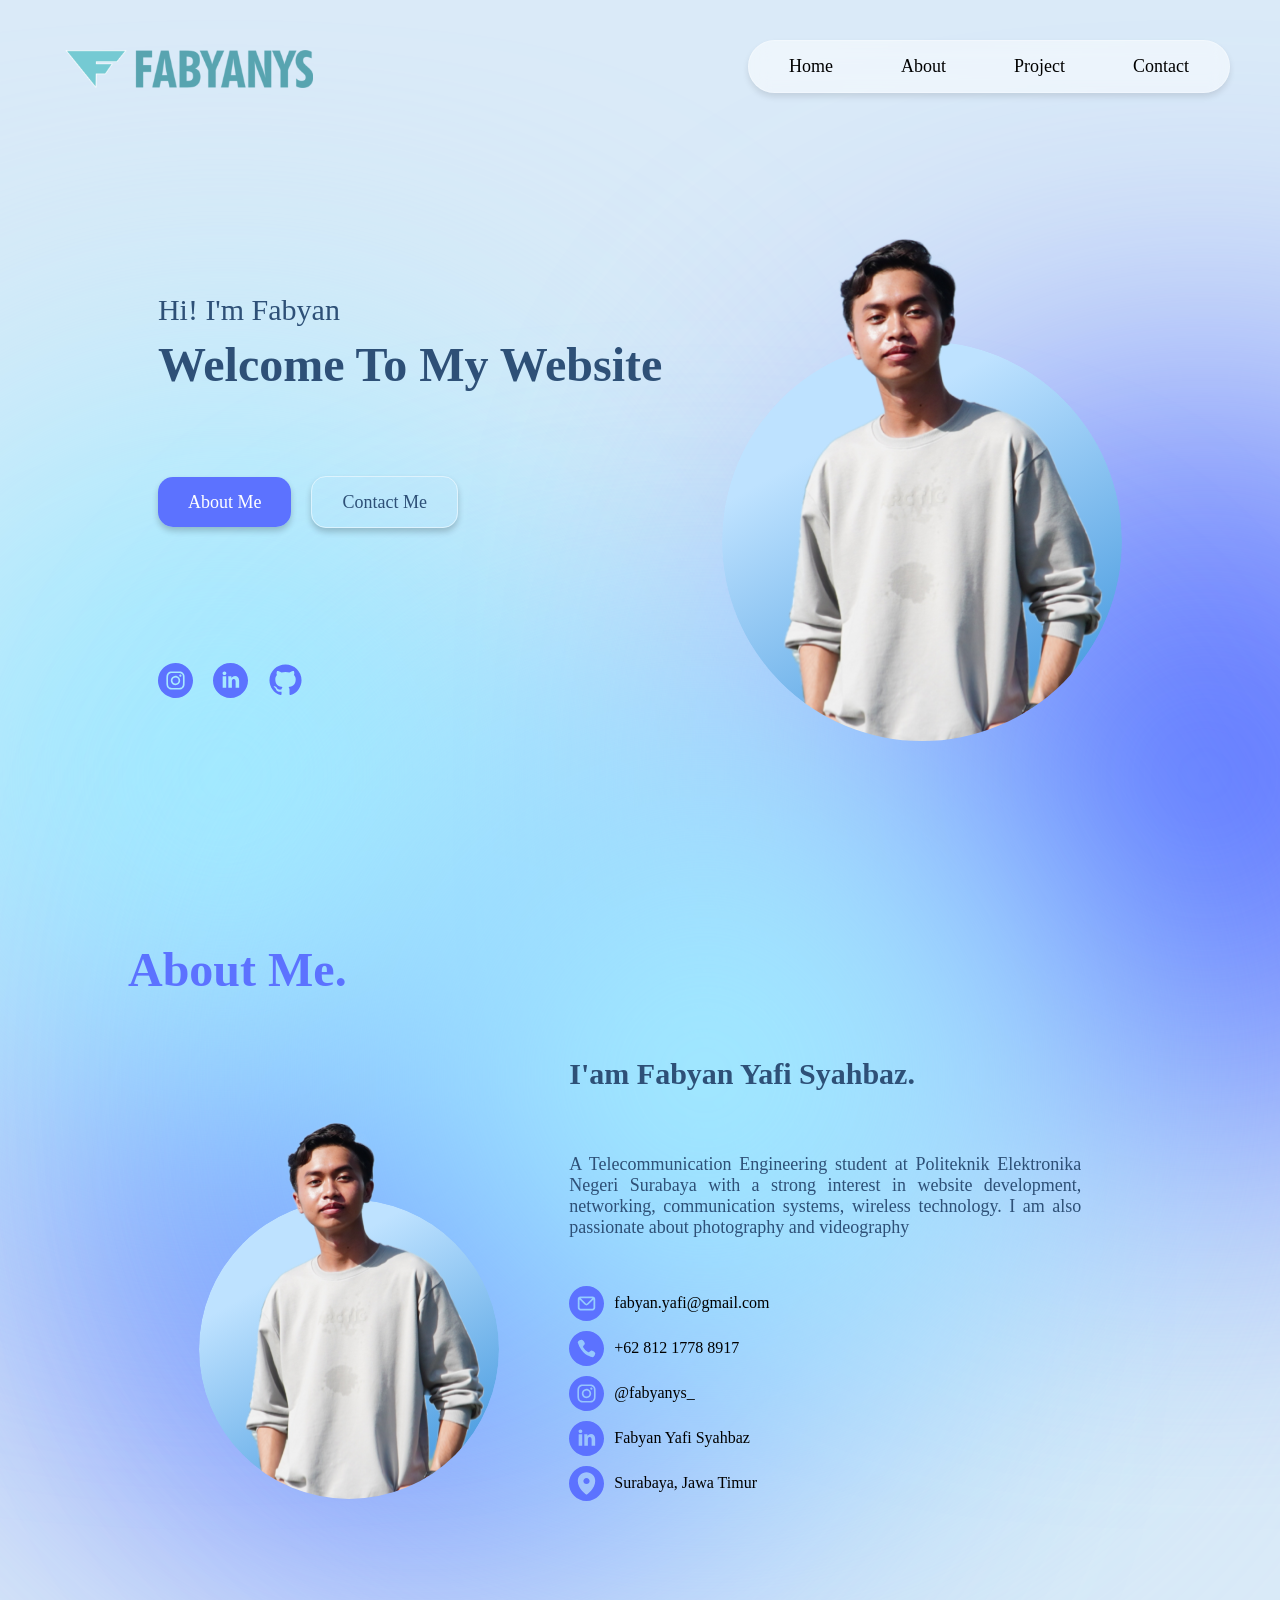
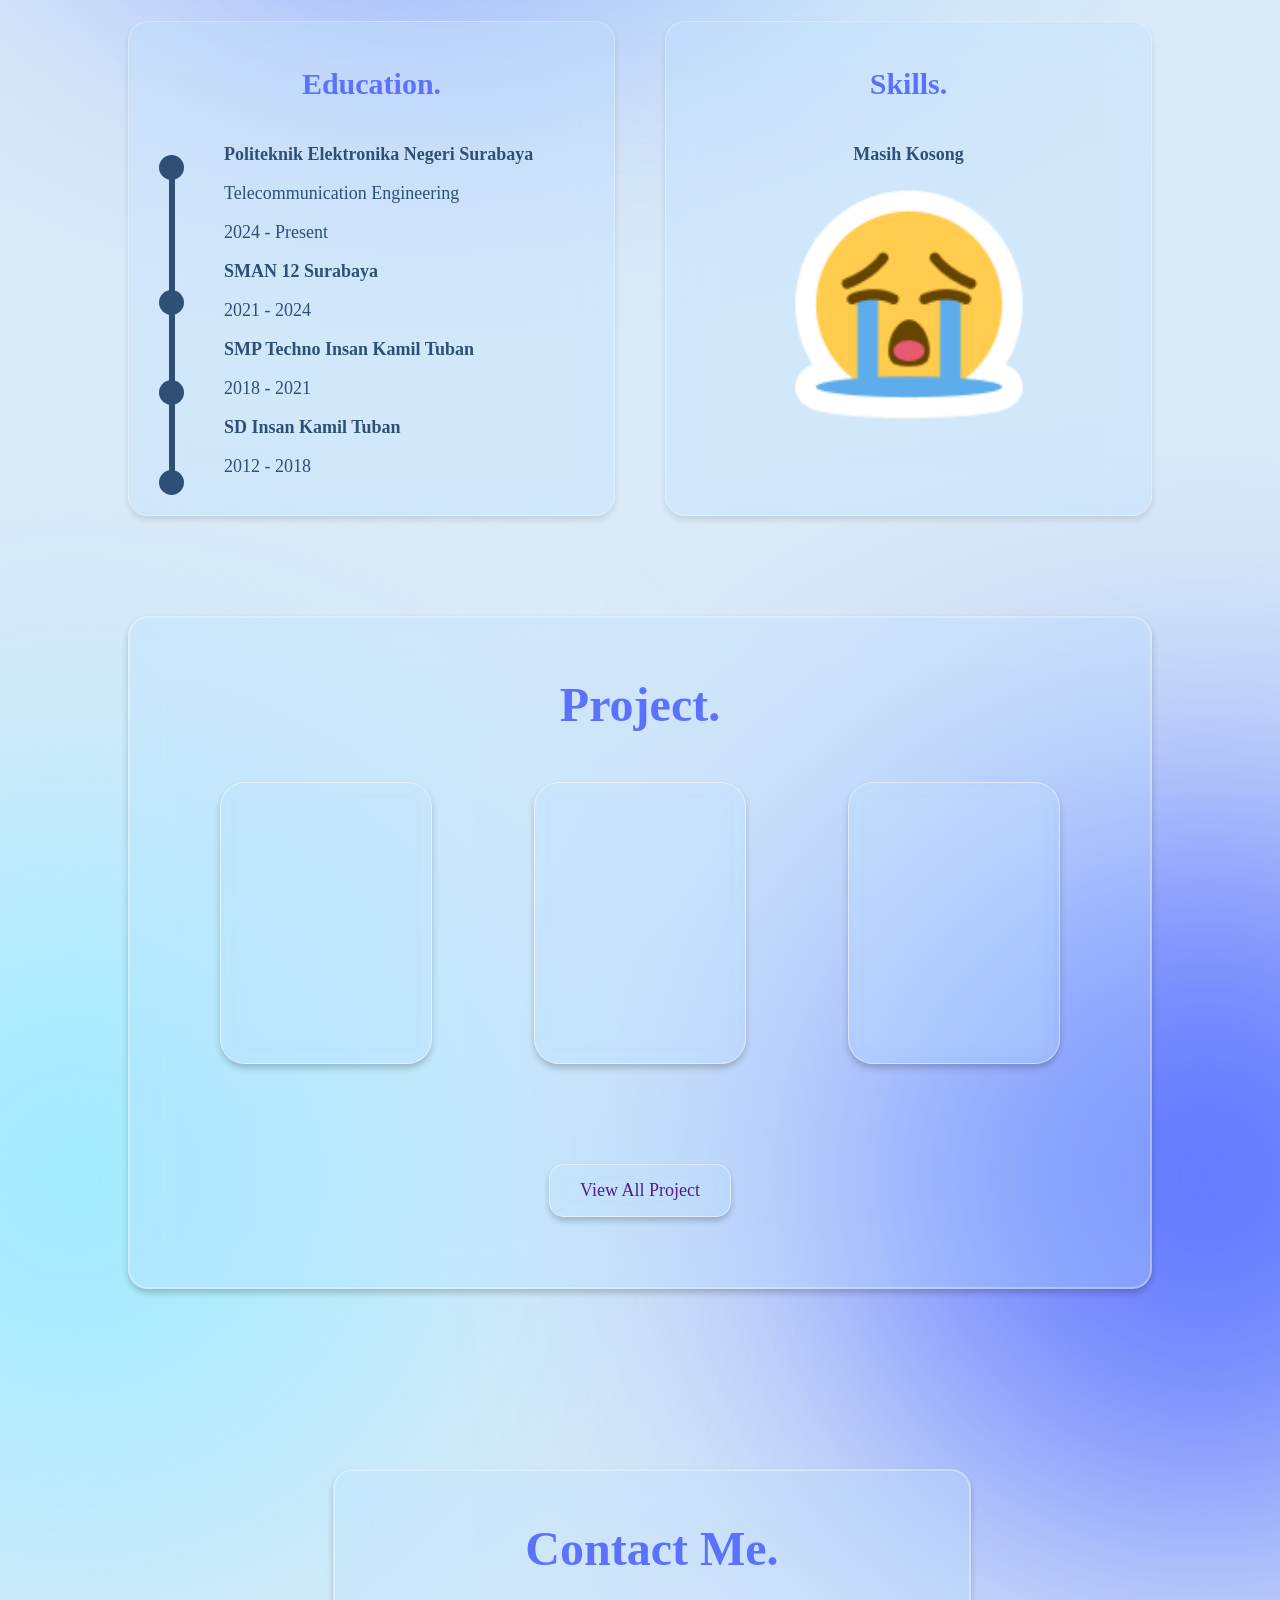
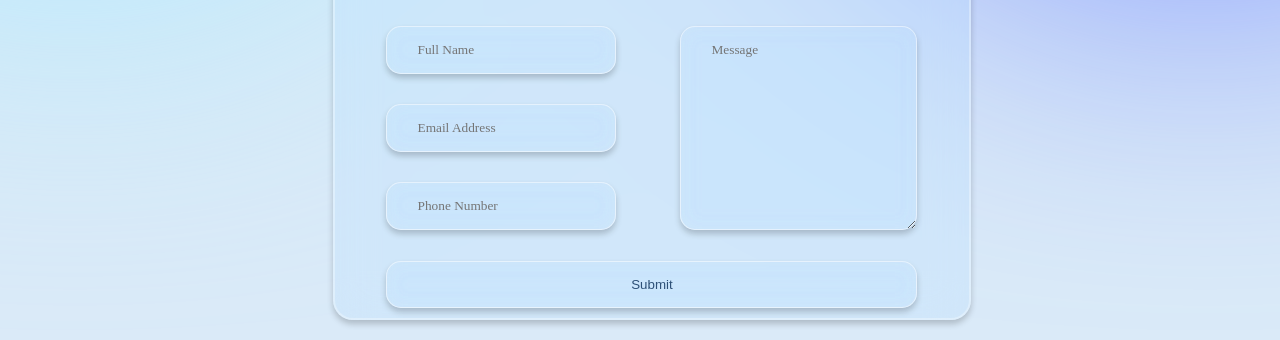
==== index.html @ df9954c0 "Add Contact Me" ====
<!DOCTYPE html>
<html lang="en">
<head>
    <meta charset="UTF-8">
    <meta name="viewport" content="width=device-width, initial-scale=1.0">
    <title>Fabyan's Portofolio</title>
    <link rel="stylesheet" href="css\style.css">
</head>
<body>
    <!-- Logo -->
    <header class="main-header">
        <a href="index.html" class="logo">
            <img src="asset\icon\Logo Fabyanys.svg" alt="Logo Fabyanys">
        </a>
    </header>

    <!-- Navigation -->
    <div class="nav">
        <nav>
            <a href="#Home">Home</a>
            <a href="#AboutMe">About</a>
            <a href="#Project">Project</a>
            <a href="#ContactMe">Contact</a>
        </nav>
    </div>

    <!-- Main Content -->
    <main>

        <!-- Home Page -->
        <section id="Home">

            <!-- Greeatings -->
            <div class="greetings">
                <div>
                    <div>
                        <p>Hi! I'm Fabyan</p>
                        <h1>Welcome To My Website</h1>
                
                        <div class="btn-container">
                            <a href="#AboutMe" class="btn" id="btnaboutme">About Me</a>
                            <a href="#ContactMe" class="btn" id="btncontactme">Contact Me</a>
                        </div>
                    </div>

                    <div class="social-media">
                        <a href="https://www.instagram.com/fabyanys_">
                            <img src="asset\icon\instagramIcon.svg" alt="My Instagram">
                        </a>
                        <a href="https://www.linkedin.com/in/fabyanys">
                            <img src="asset\icon\linkedinIcon.svg" alt="My Linkedin">
                        </a>
                        <a href="https://www.github.com/fabyanys">
                            <img src="asset\icon\githubIcon.svg" alt="My Github">
                        </a>
                    </div>
                </div>
            </div>

            <!-- Image -->
            <div class="HomePhoto">
                <img src="asset\image\fabyanPhoto.svg" alt="Fabyanys Photo">
            </div>

            
        </section>

        <div id="lingkaran1"></div>
        <div id="lingkaran2"></div>
        <div id="lingkaran3"></div>
        <div id="lingkaran4"></div>
        
        <!-- About Me -->
        <section id="AboutMe">
            <header>
                <h1 id="AboutMeText">About Me.</h1>
            </header>

            <section id="AboutMeBody">
                <img id="fysphoto2" src="asset\image\fabyanPhoto.svg" alt="Fabyanys Photo">

                <div id="AboutMeDetails">
                    <h2>I'am Fabyan Yafi Syahbaz.</h2>
                    <p>A Telecommunication Engineering student at Politeknik Elektronika Negeri Surabaya with a strong interest in website development, networking, communication systems, wireless technology. I am also passionate about photography and videography</p>
                    <div class="contact-card">
                        <div class="email-contact-card">
                            <img src="asset\icon\emailIcon.svg" alt="Email Address">
                            <span>fabyan.yafi@gmail.com</span>
                        </div>
                        
                        <div class="phone-contact-card">
                            <img src="asset\icon\phoneIcon.svg" alt="Phone Number">
                            <span>+62 812 1778 8917</span>
                        </div>

                        <div class="instagram-contact-card">
                            <img src="asset\icon\instagramIcon.svg" alt="Instagram">
                            <span>@fabyanys_</span>
                        </div>

                        <div class="linkedin-contact-card">
                            <img src="asset\icon\linkedinIcon.svg" alt="Linkedin">
                            <span>Fabyan Yafi Syahbaz</span>
                        </div>

                        <div class="address-contact-card">
                            <img src="asset\icon\addressIcon.svg" alt="Address">
                            <span>Surabaya, Jawa Timur</span>
                        </div>
                    </div>
                </div>
            </section>
        </section>

        <!-- Education & Skills -->
        <section id="EducationSkills">
            <!-- Education -->
            <div class="education">
                <h2>Education.</h2>
                <div class="education-card">
                    <!-- Line -->
                    <div>
                        <div id="circle1"></div>
                        <div id="circle2"></div>
                        <div id="circle3"></div>
                        <div id="circle4"></div>
                        <div id="line1"></div>
                    </div>

                    <!-- Education Details -->
                    <div class="University">
                        <h3>Politeknik Elektronika Negeri Surabaya</h3>
                        <p>Telecommunication Engineering</p>
                        <p>2024 - Present</p>
                    </div>
                    <div class="SeniorHighSchool">
                        <h3>SMAN 12 Surabaya</h3>
                        <p>2021 - 2024</p>
                    </div>
                    <div class="JuniorHighSchool">
                        <h3>SMP Techno Insan Kamil Tuban</h3>
                        <p>2018 - 2021</p>
                    </div>

                    <div class="ElementarySchool">
                        <h3>SD Insan Kamil Tuban</h3>
                        <p>2012 - 2018</p>
                    </div>
                </div>

            </div>

            <!-- Skills -->
            <div class="skills">
                <h2>Skills.</h2>
                <div class="skills-card">
                    <h3>Masih Kosong</h3>
                    <img src="asset\icon\crying.png" alt="crying">
                </div>
            </div>
        </section>

        <!-- Project -->
        <section id="Project">
            <div id="project-details">
                <div>
                    <h1>Project.</h1>

                    <div class="project-card">
                        <div id="project-card1">
                        
                        </div>

                        <div id="project-card2">
                        
                        </div>

                        <div id="project-card3">
                        
                        </div>
                    </div>
                </div>
                <div id="view-all-project">
                    <a href="">View All Project</a>
                </div>
            </div>
            <div id="lingkaran6"></div>
            <div id="lingkaran5"></div>
        </section>

        <!-- Contact Me -->
         <section id="ContactMe">
            <div>
                <h1>Contact Me.</h1>
                <div class="contact-me-card">
                    <form name="contact-me-form" onsubmit="return ValidityForm()" id="contact-me-form">
                        <div class="input-container-all">
                            <div class="input-container">
                                <input type="text" name="name" id="name" placeholder="Full Name">
                                <input type="email" name="email" id="email" placeholder="Email Address">
                                <input type="number" name="phone" id="phone" placeholder="Phone Number">
                            </div>
                            <textarea name="message" id="message" placeholder="Message"></textarea>
                        </div>

                        <button type="submit" id="submit-button">Submit</button>
                    </form>
                </div>

            </div>
         </section>


    </main>

    <!-- footer -->
    <footer>

    </footer>

    <script src="js\script.js"></script>
</body>
</html>
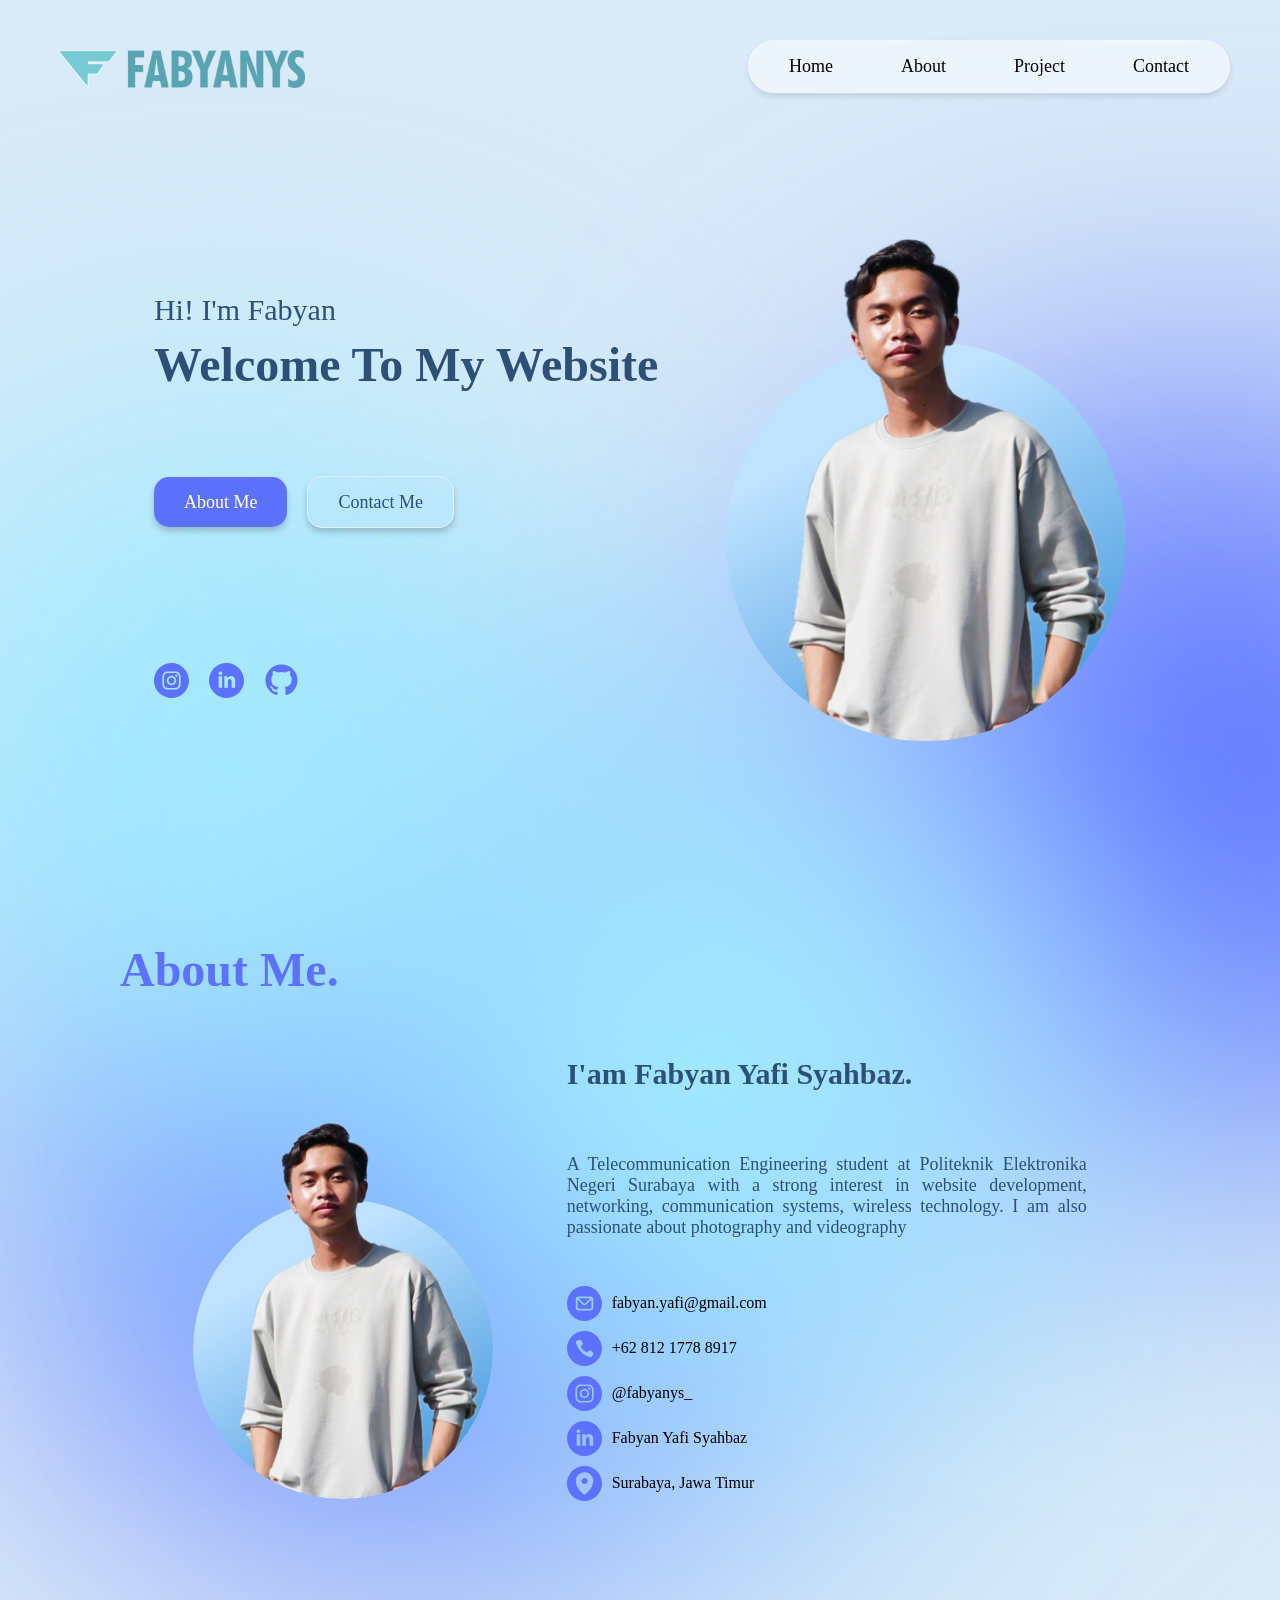
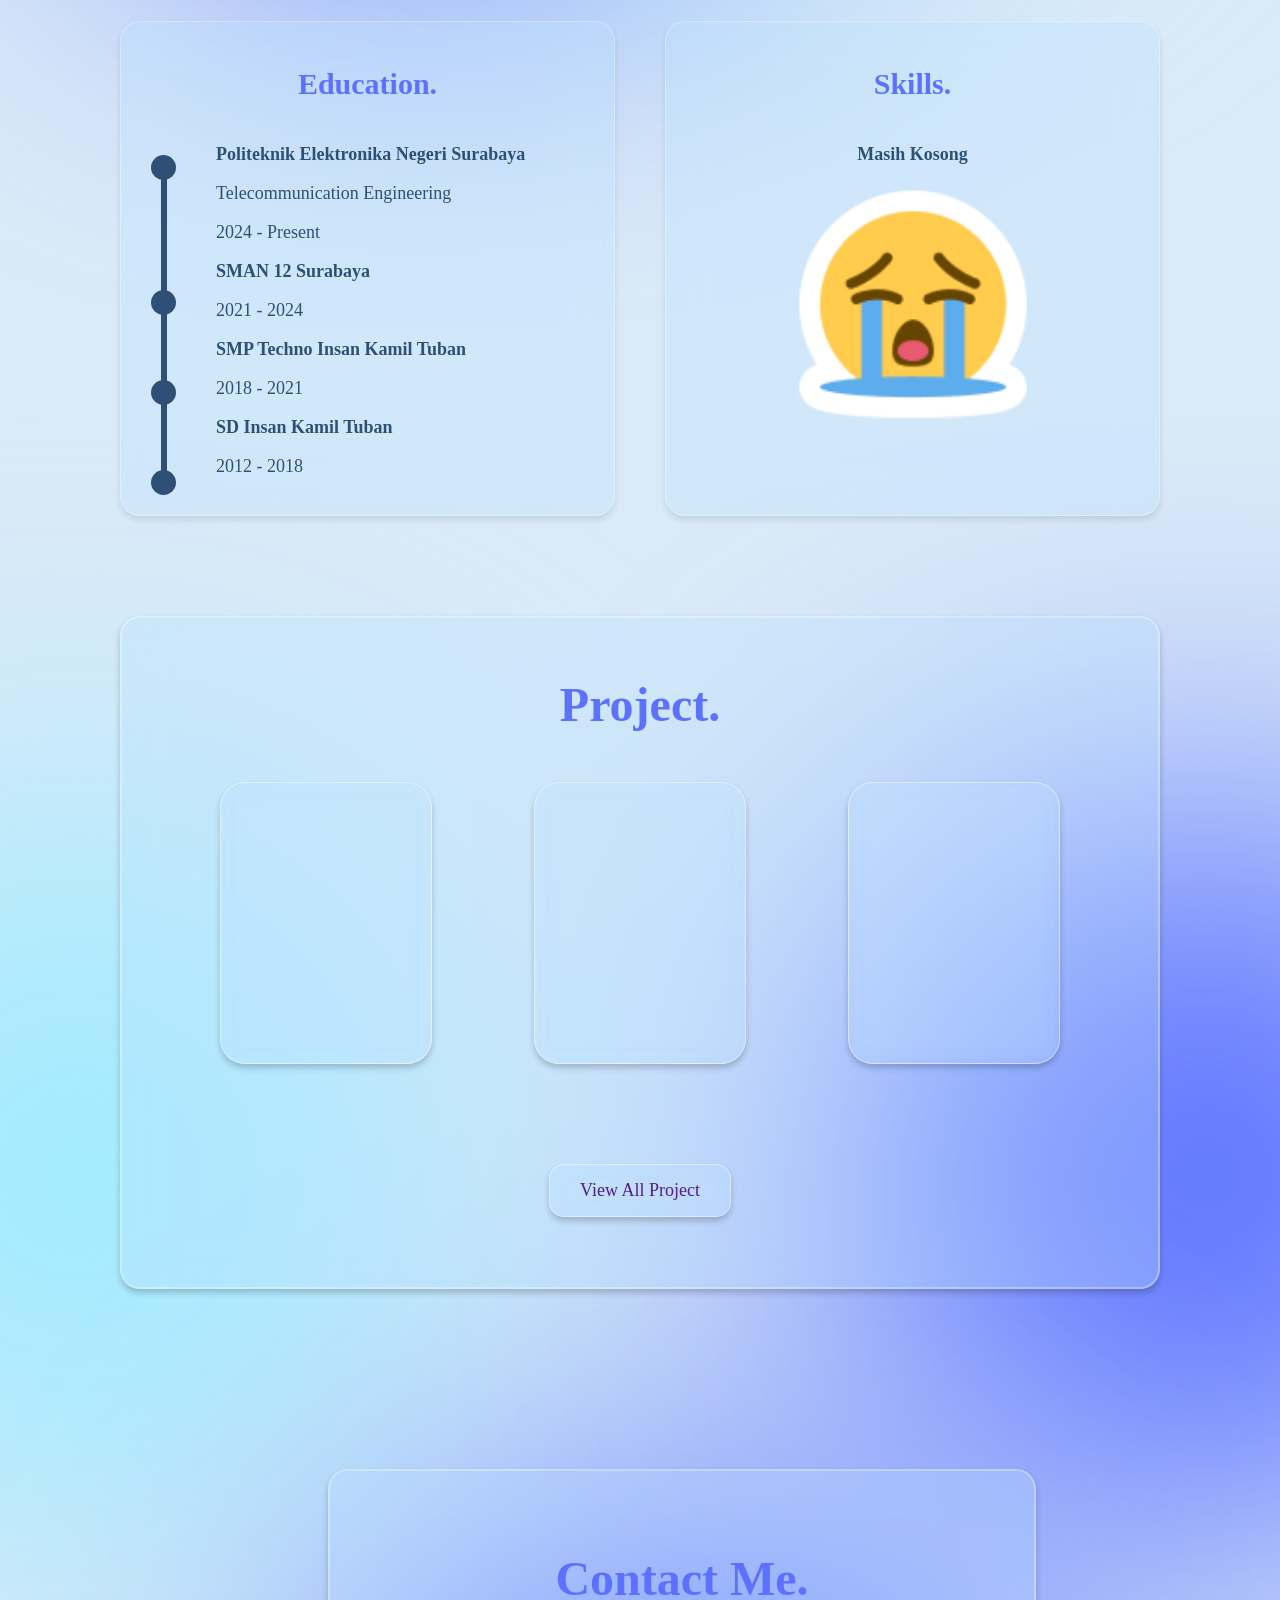
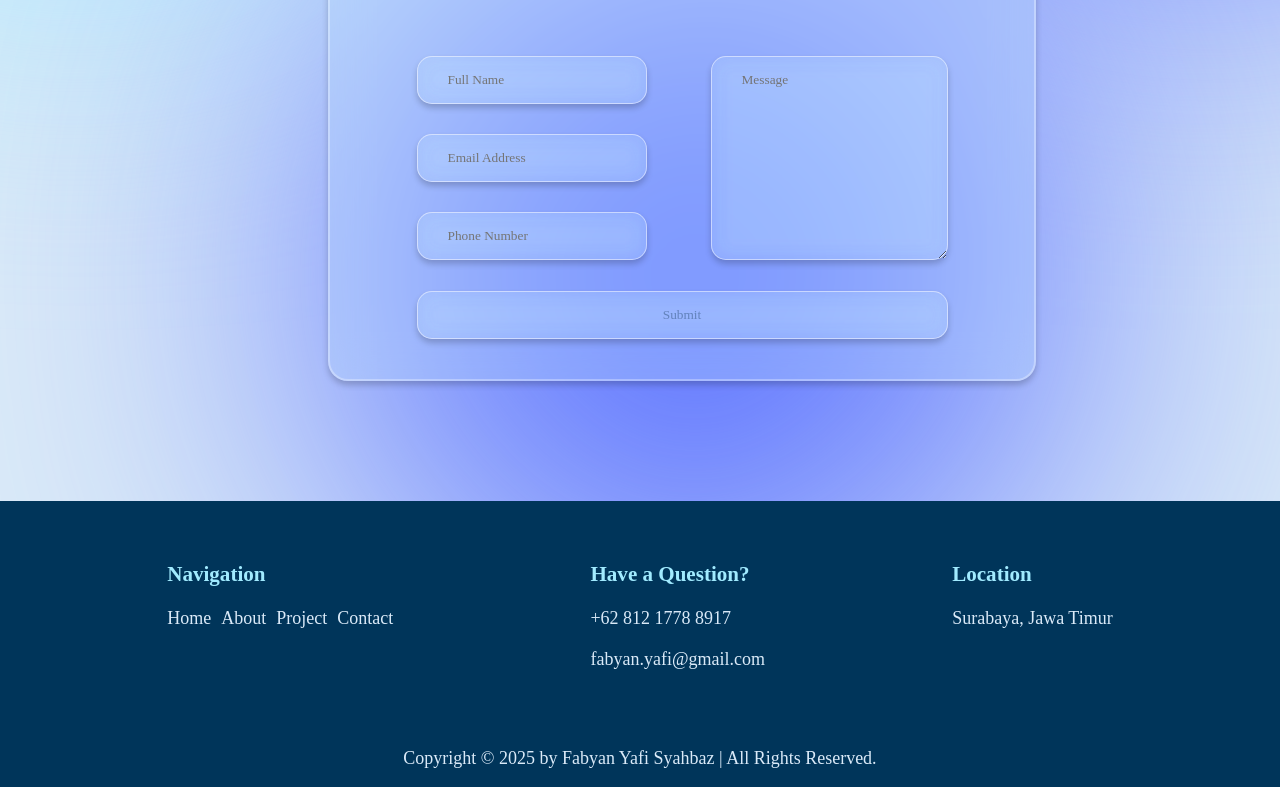
==== commit 35f14e4a: "Add Footer" ====
--- a/index.html
+++ b/index.html
@@ -210,12 +210,38 @@
             </div>
          </section>
 
+        <div id="lingkaran7"></div>
+
 
     </main>
 
     <!-- footer -->
     <footer>
-
+        <div class="footer-container">
+            <div class="nav-footer">
+                <h3>Navigation</h3>
+                <nav>
+                    <a href="#Home">Home</a>
+                    <a href="#AboutMe">About</a>
+                    <a href="#Project">Project</a>
+                    <a href="#ContactMe">Contact</a>
+                </nav>
+            </div>
+            
+            <div class="contact-footer">
+                <h3>Have a Question?</h3>
+                <p>+62 812 1778 8917</p>
+                <p>fabyan.yafi@gmail.com</p>
+            </div>
+
+            <div class="location-footer">
+                <h3>Location</h3>
+                <p>Surabaya, Jawa Timur</p>
+            </div>
+        </div>
+
+        <div class="footer-bottom">
+            <p>Copyright &copy; 2025 by Fabyan Yafi Syahbaz | All Rights Reserved.</p>
     </footer>
 
     <script src="js\script.js"></script>
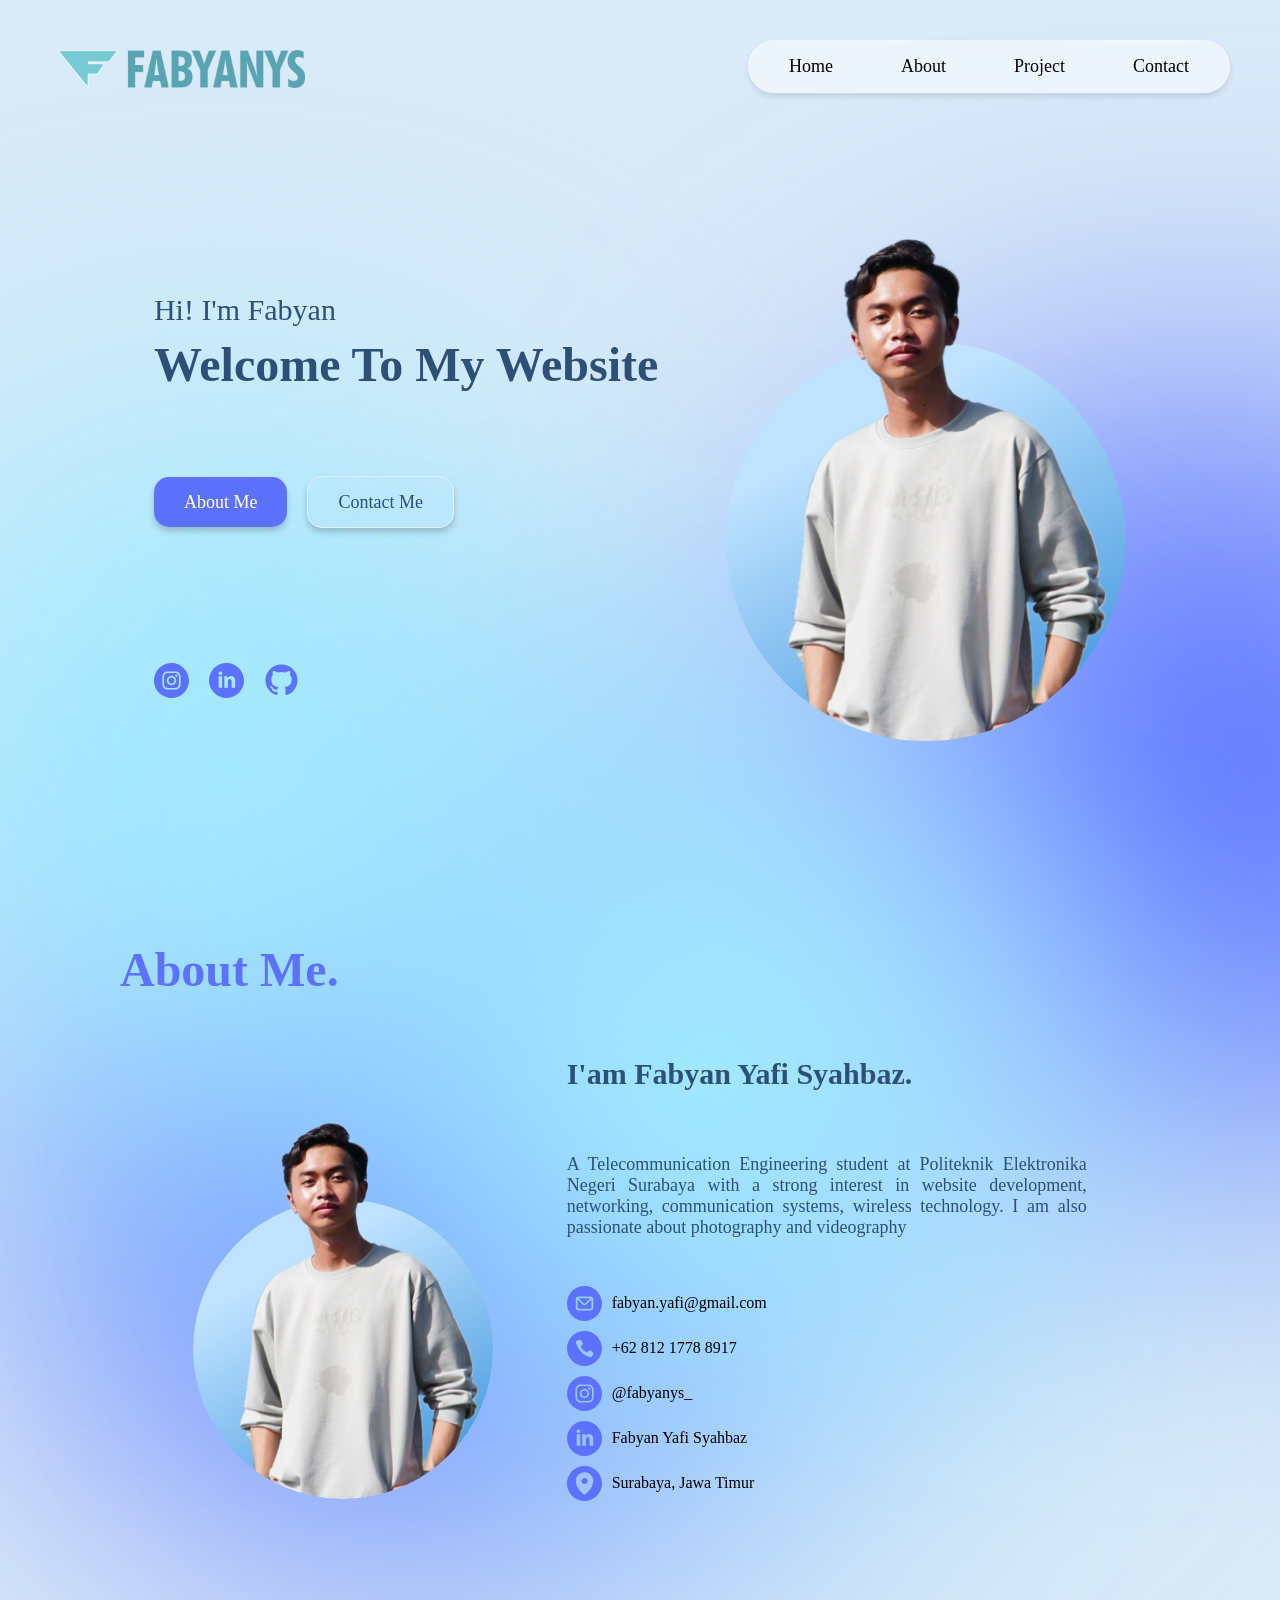
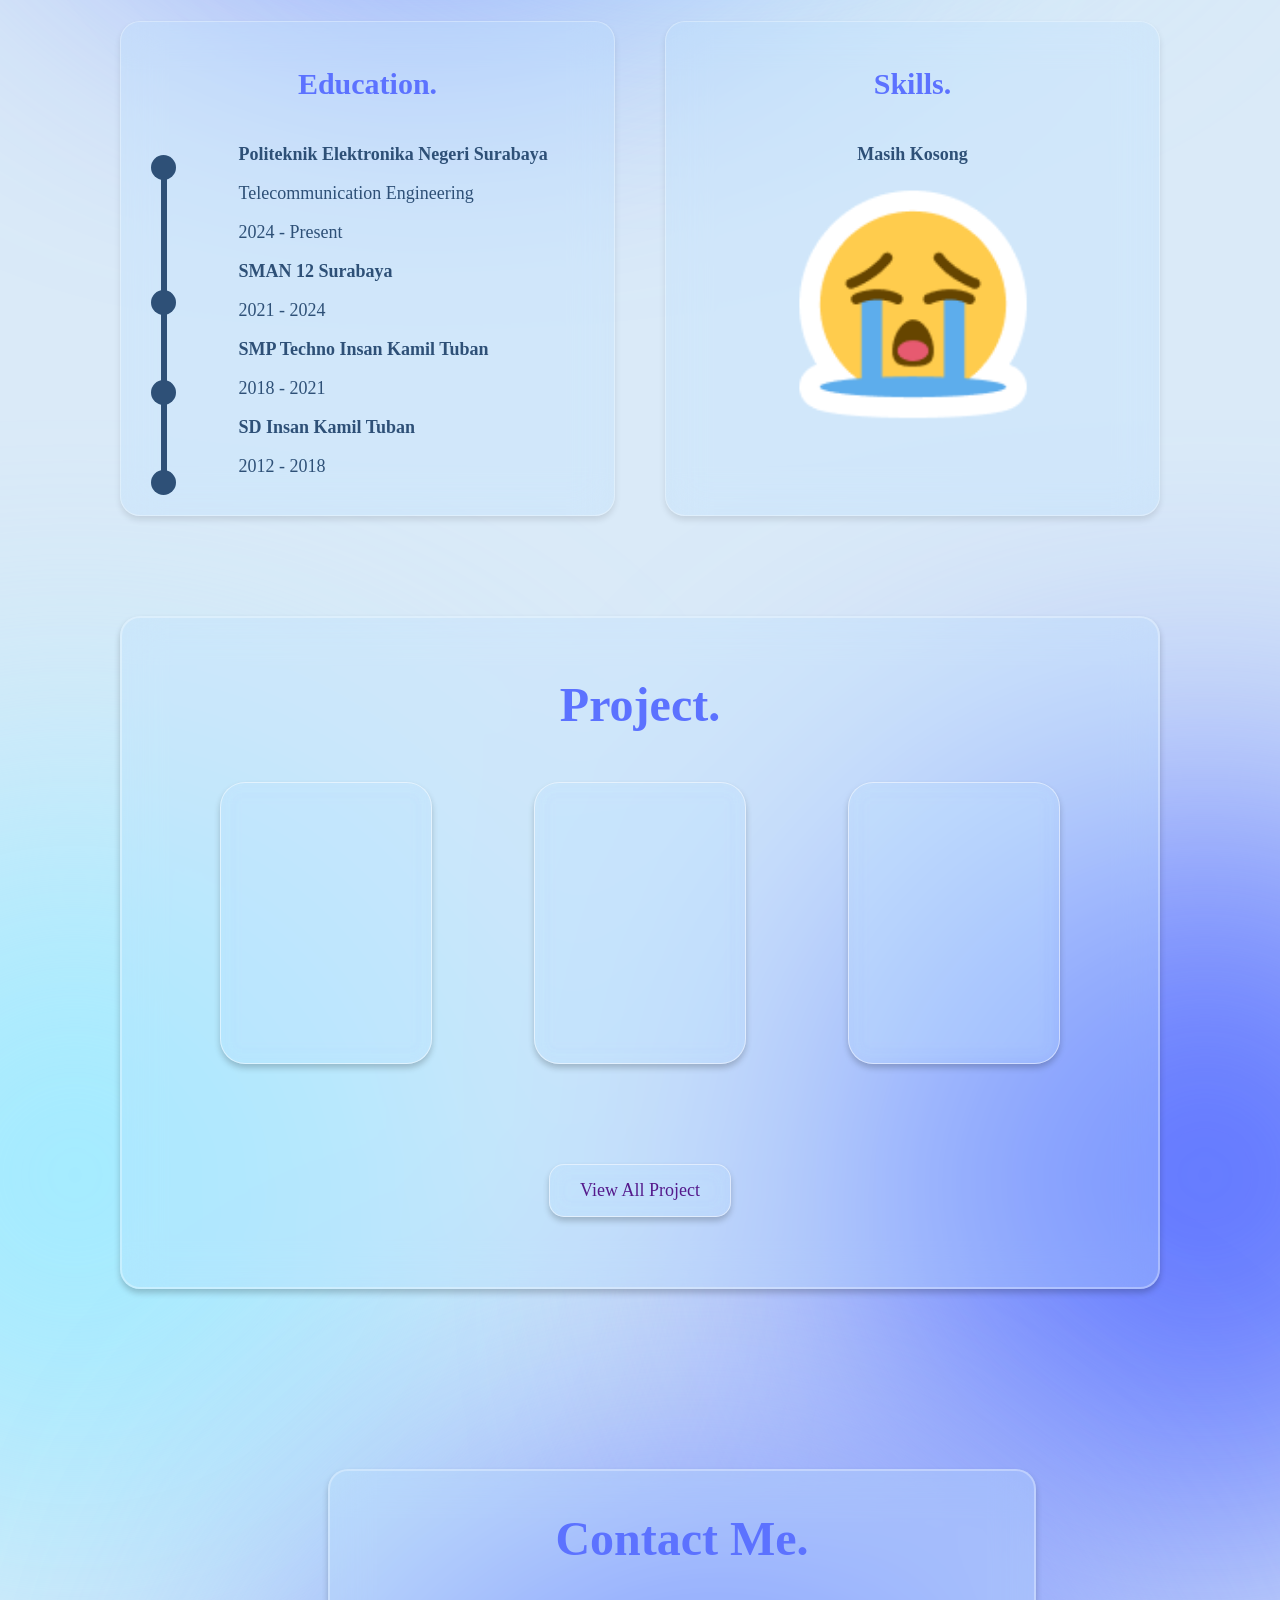
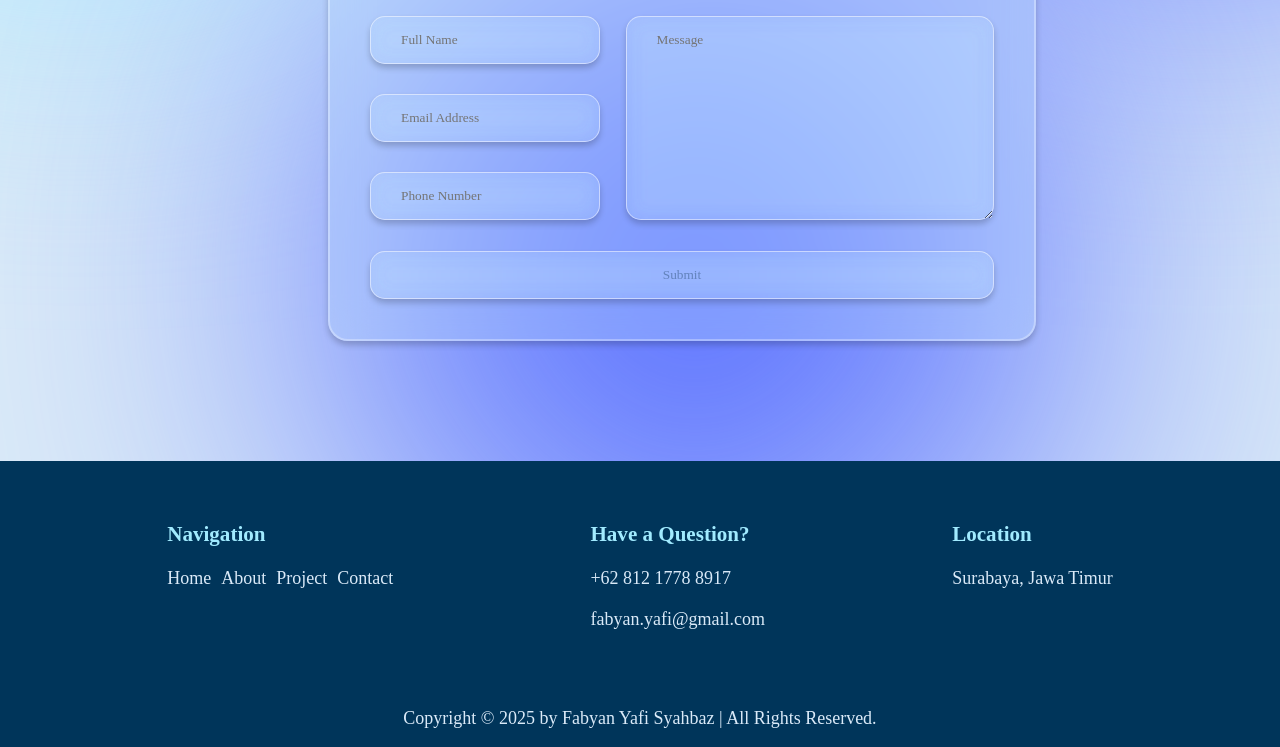
==== commit 65a0ce58: "Fix Education Gap" ====
--- a/index.html
+++ b/index.html
@@ -126,8 +126,9 @@
                         <div id="circle4"></div>
                         <div id="line1"></div>
                     </div>
-
+                    
                     <!-- Education Details -->
+                    <div>
                     <div class="University">
                         <h3>Politeknik Elektronika Negeri Surabaya</h3>
                         <p>Telecommunication Engineering</p>
@@ -145,6 +146,7 @@
                     <div class="ElementarySchool">
                         <h3>SD Insan Kamil Tuban</h3>
                         <p>2012 - 2018</p>
+                    </div>
                     </div>
                 </div>
 
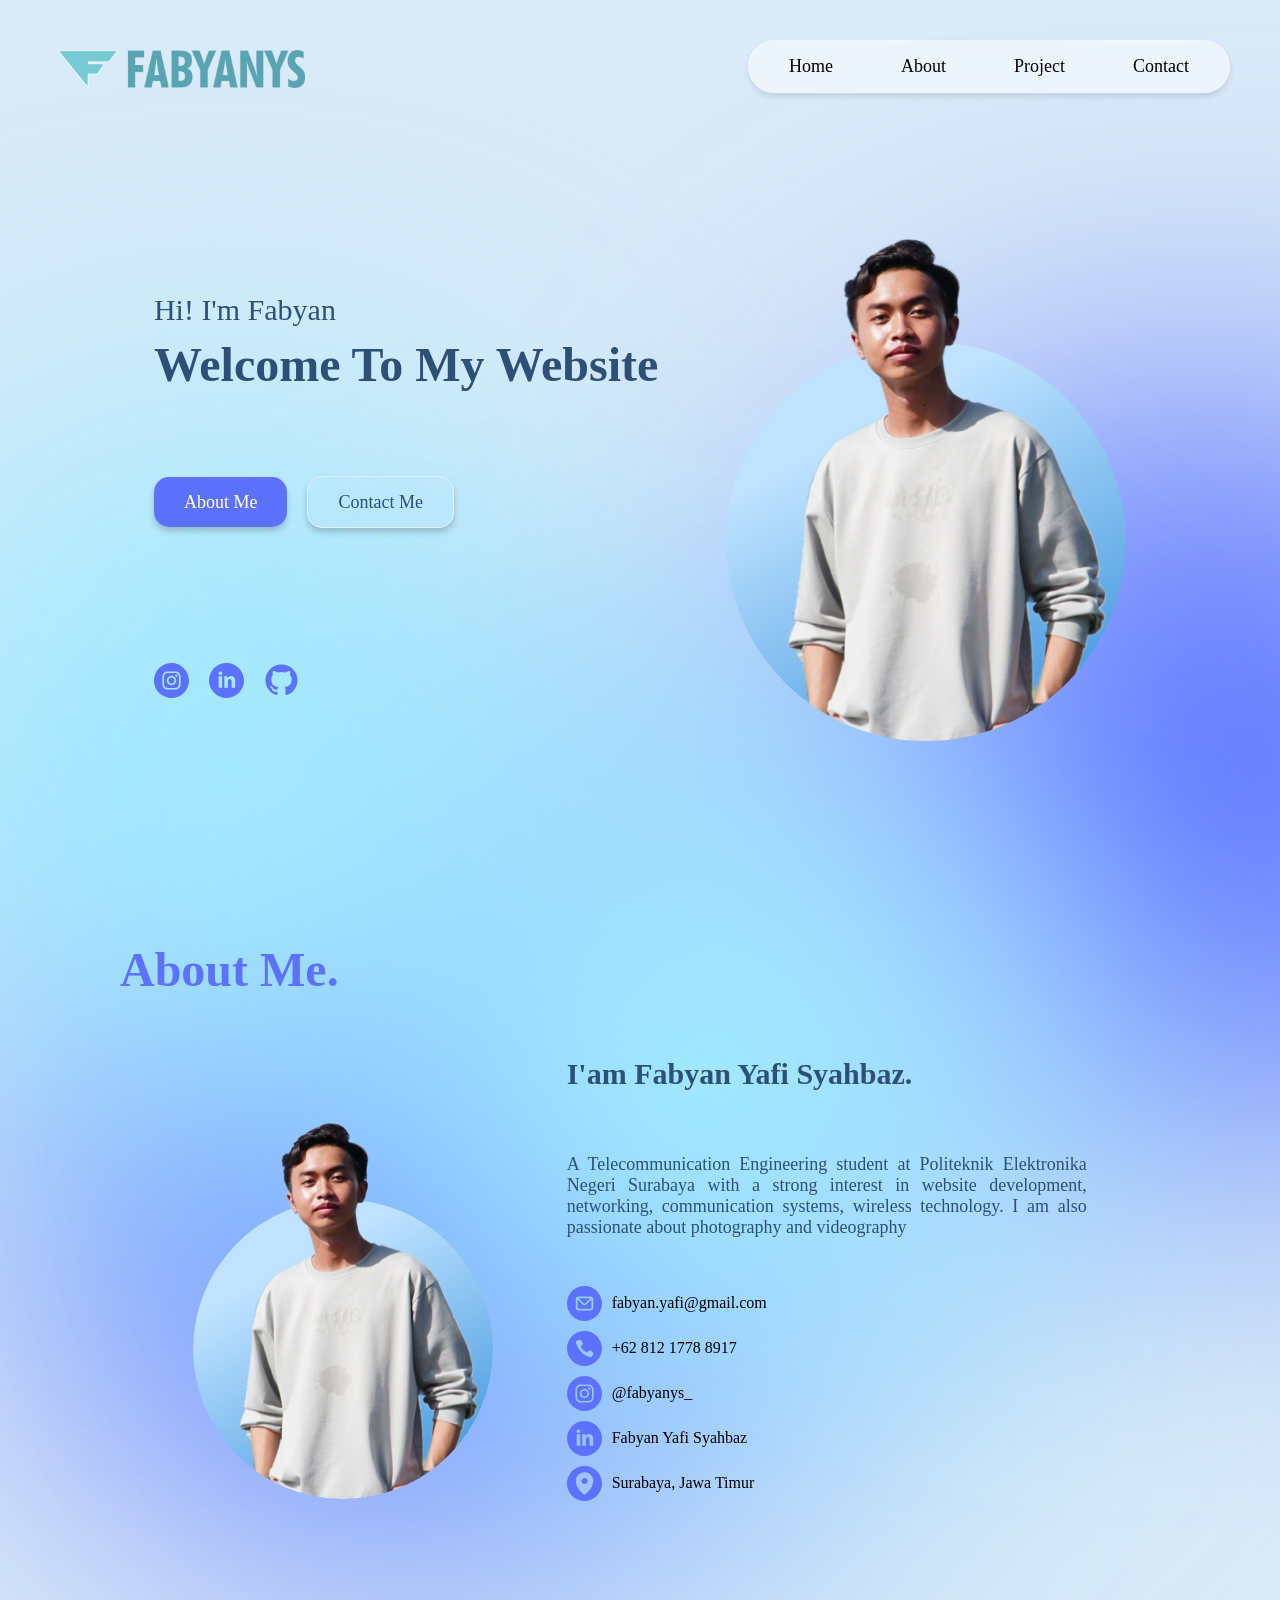
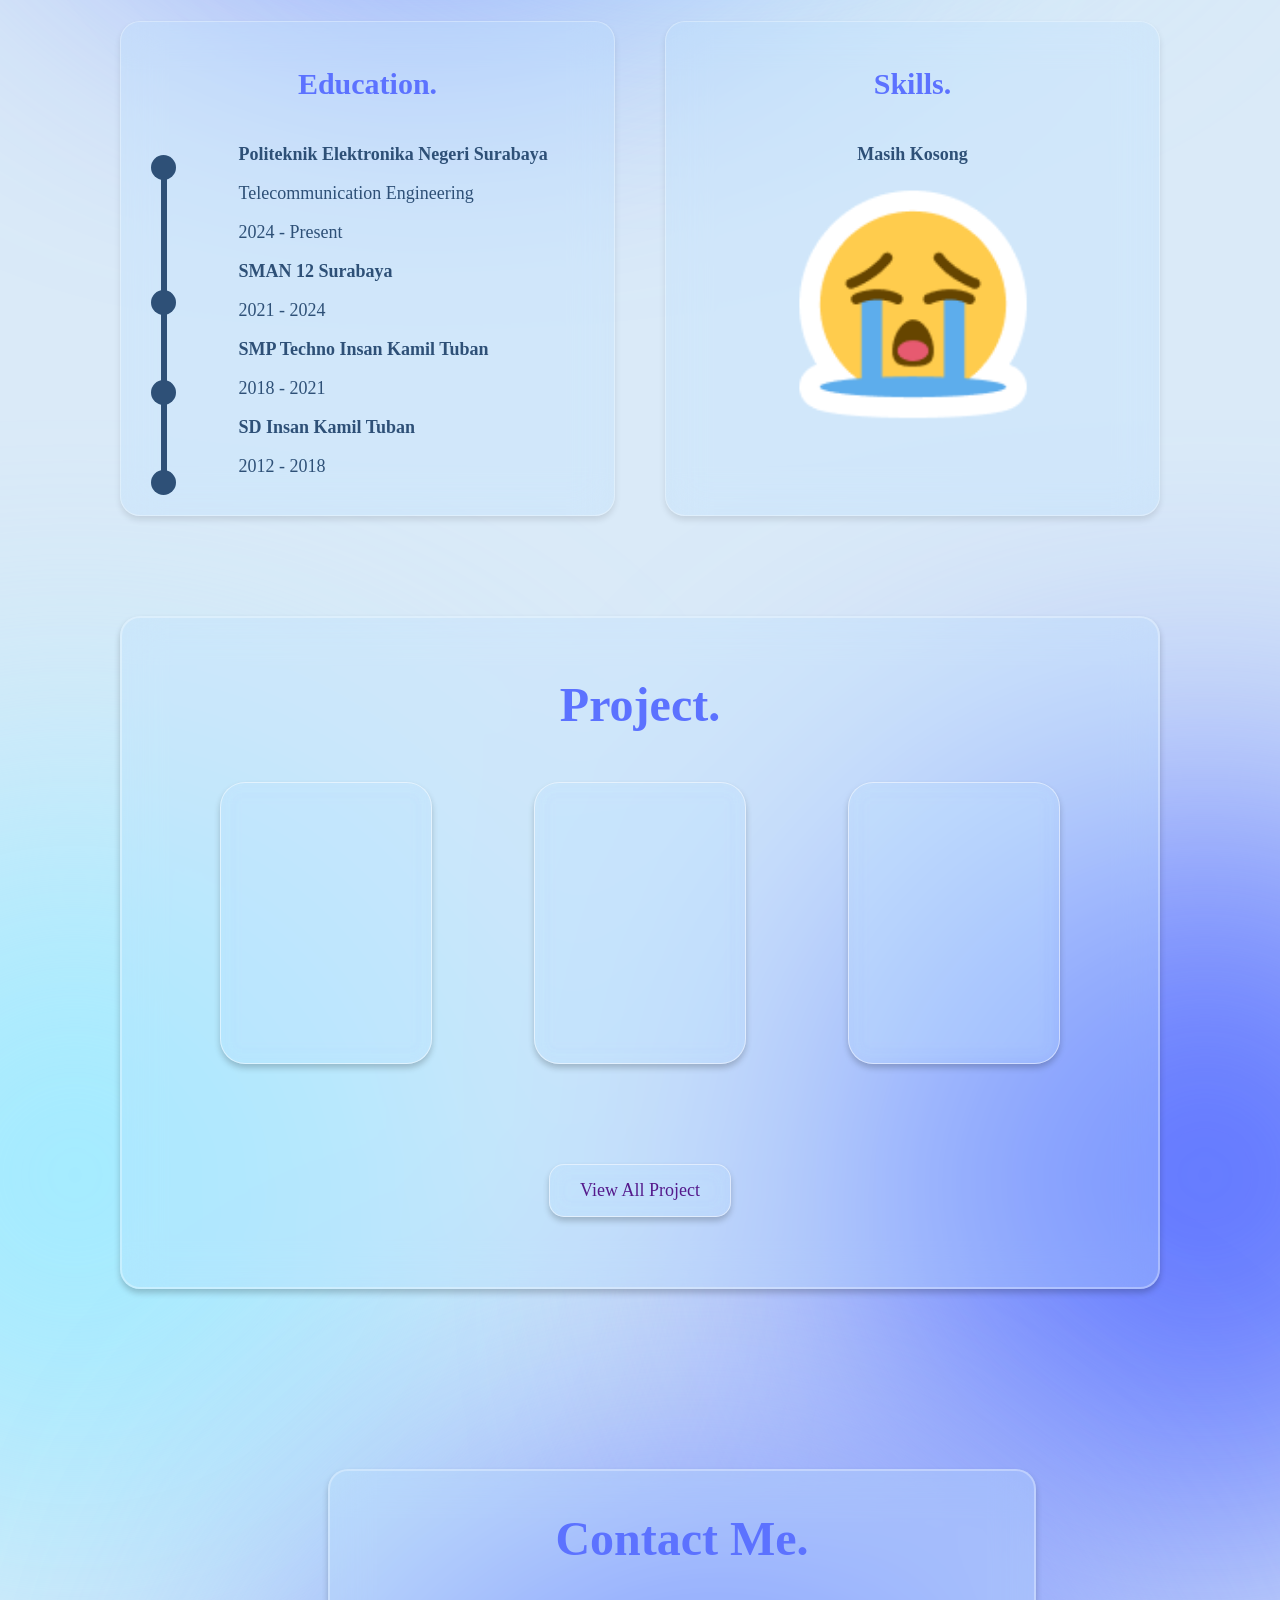
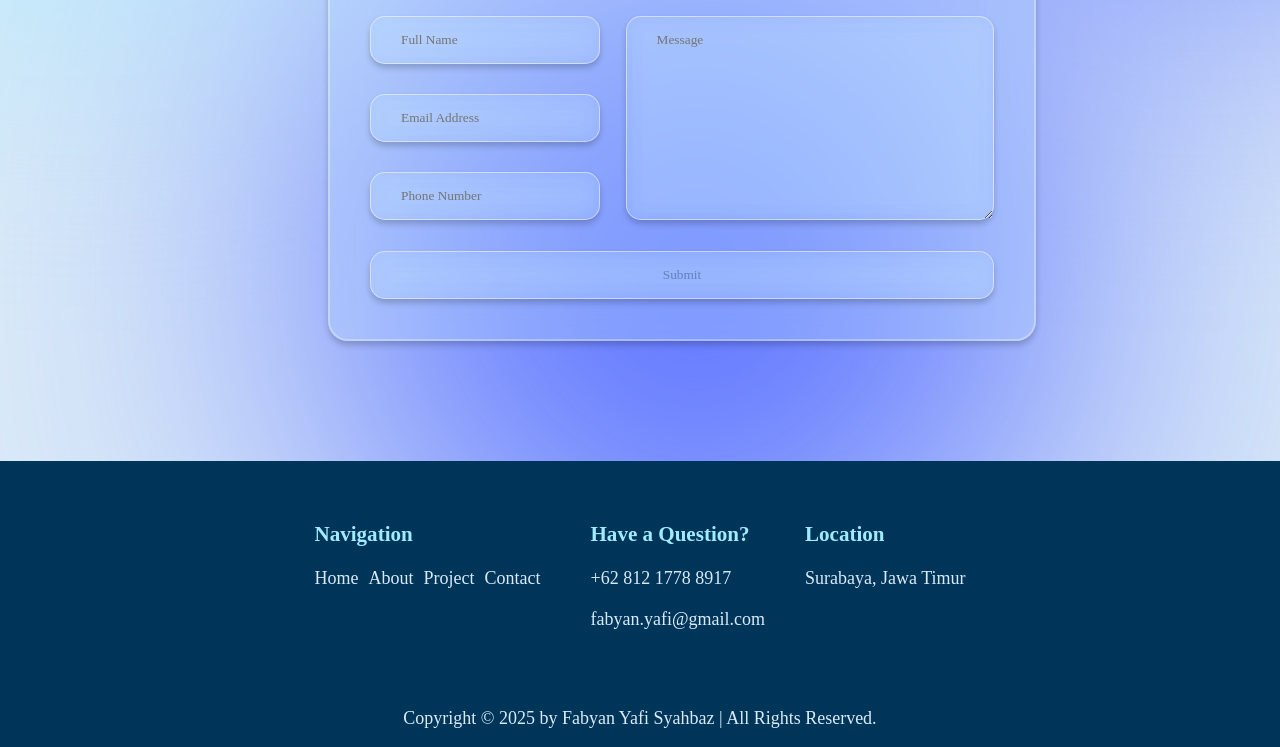
==== commit 636c590a: "Style CSS Home and About Me for max width 1200px" ====
--- a/index.html
+++ b/index.html
@@ -65,10 +65,10 @@
             
         </section>
 
-        <div id="lingkaran1"></div>
-        <div id="lingkaran2"></div>
-        <div id="lingkaran3"></div>
-        <div id="lingkaran4"></div>
+        <div class="lingkaran" id="lingkaran1"></div>
+        <div class="lingkaran" id="lingkaran2"></div>
+        <div class="lingkaran" id="lingkaran3"></div>
+        <div class="lingkaran" id="lingkaran4"></div>
         
         <!-- About Me -->
         <section id="AboutMe">
@@ -186,8 +186,8 @@
                     <a href="">View All Project</a>
                 </div>
             </div>
-            <div id="lingkaran6"></div>
-            <div id="lingkaran5"></div>
+            <div class="lingkaran" id="lingkaran6"></div>
+            <div class="lingkaran" id="lingkaran5"></div>
         </section>
 
         <!-- Contact Me -->
@@ -212,7 +212,7 @@
             </div>
          </section>
 
-        <div id="lingkaran7"></div>
+        <div class="lingkaran" id="lingkaran7"></div>
 
 
     </main>
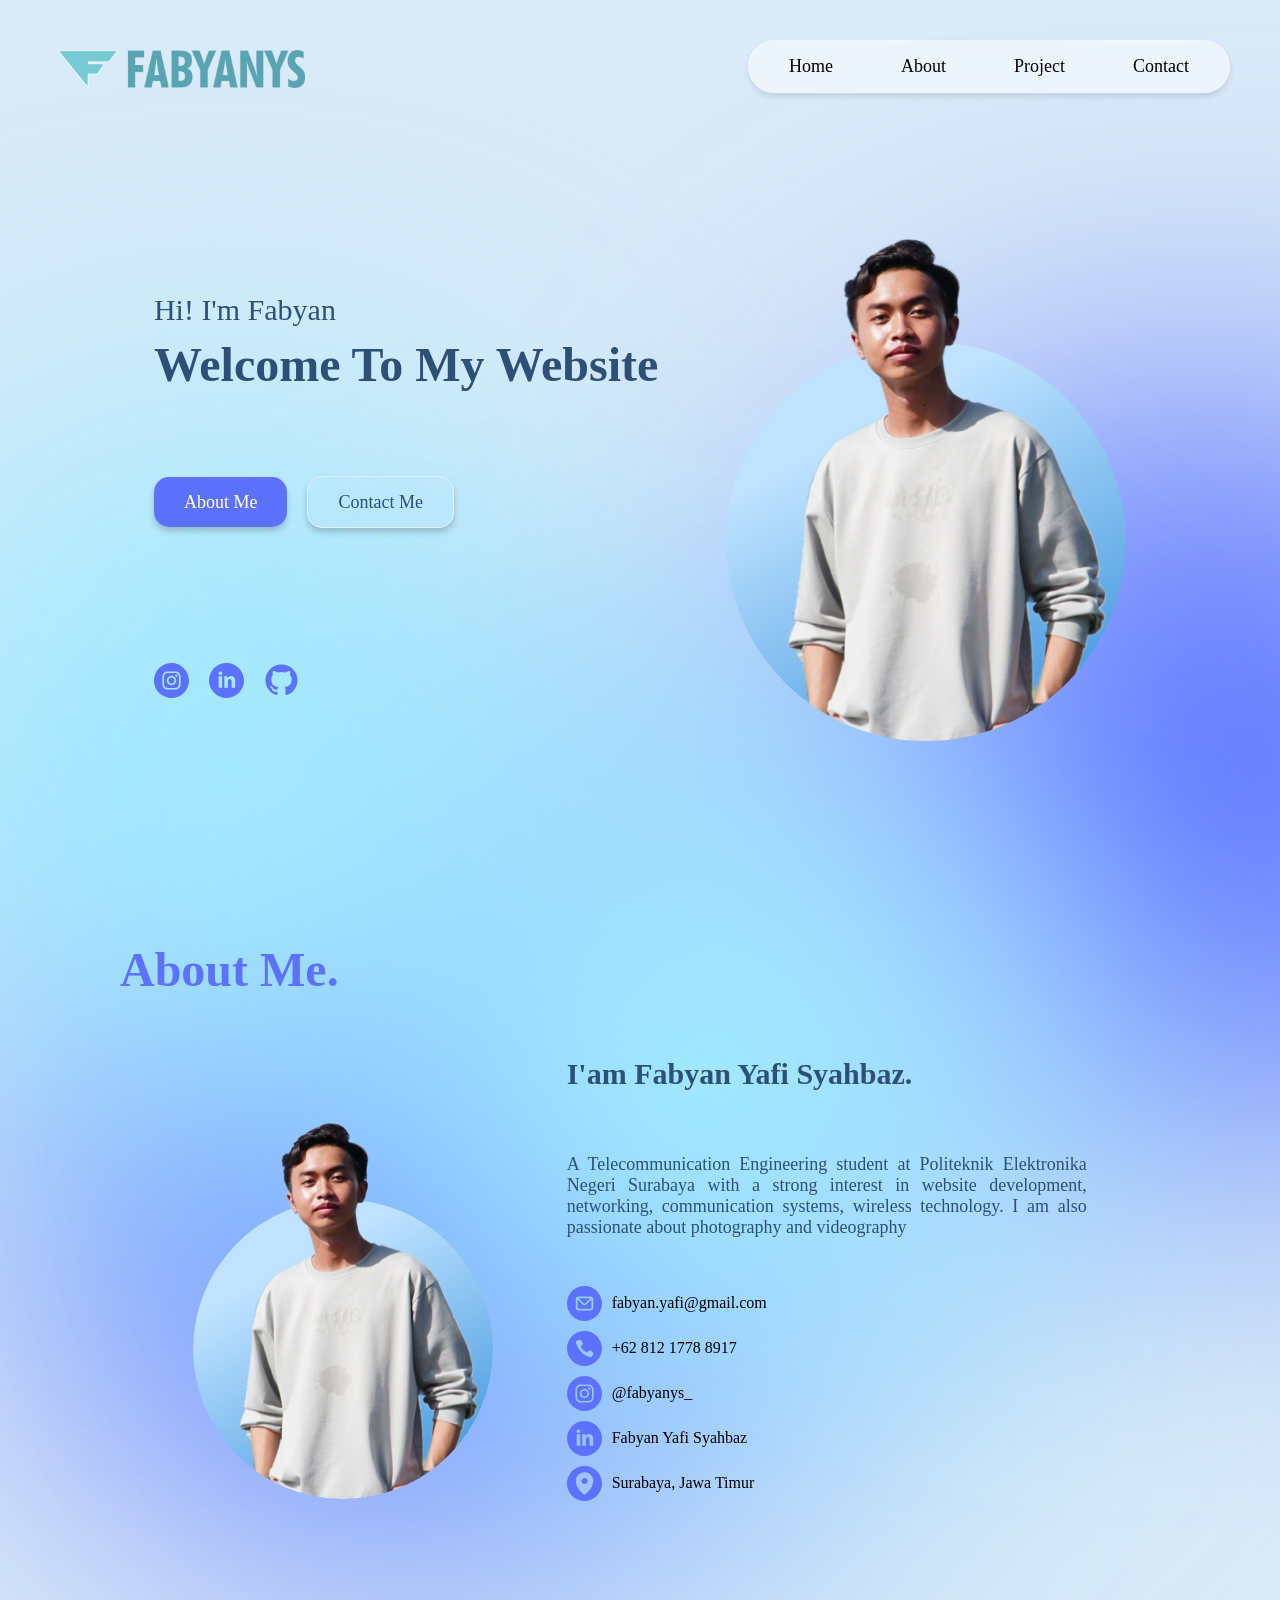
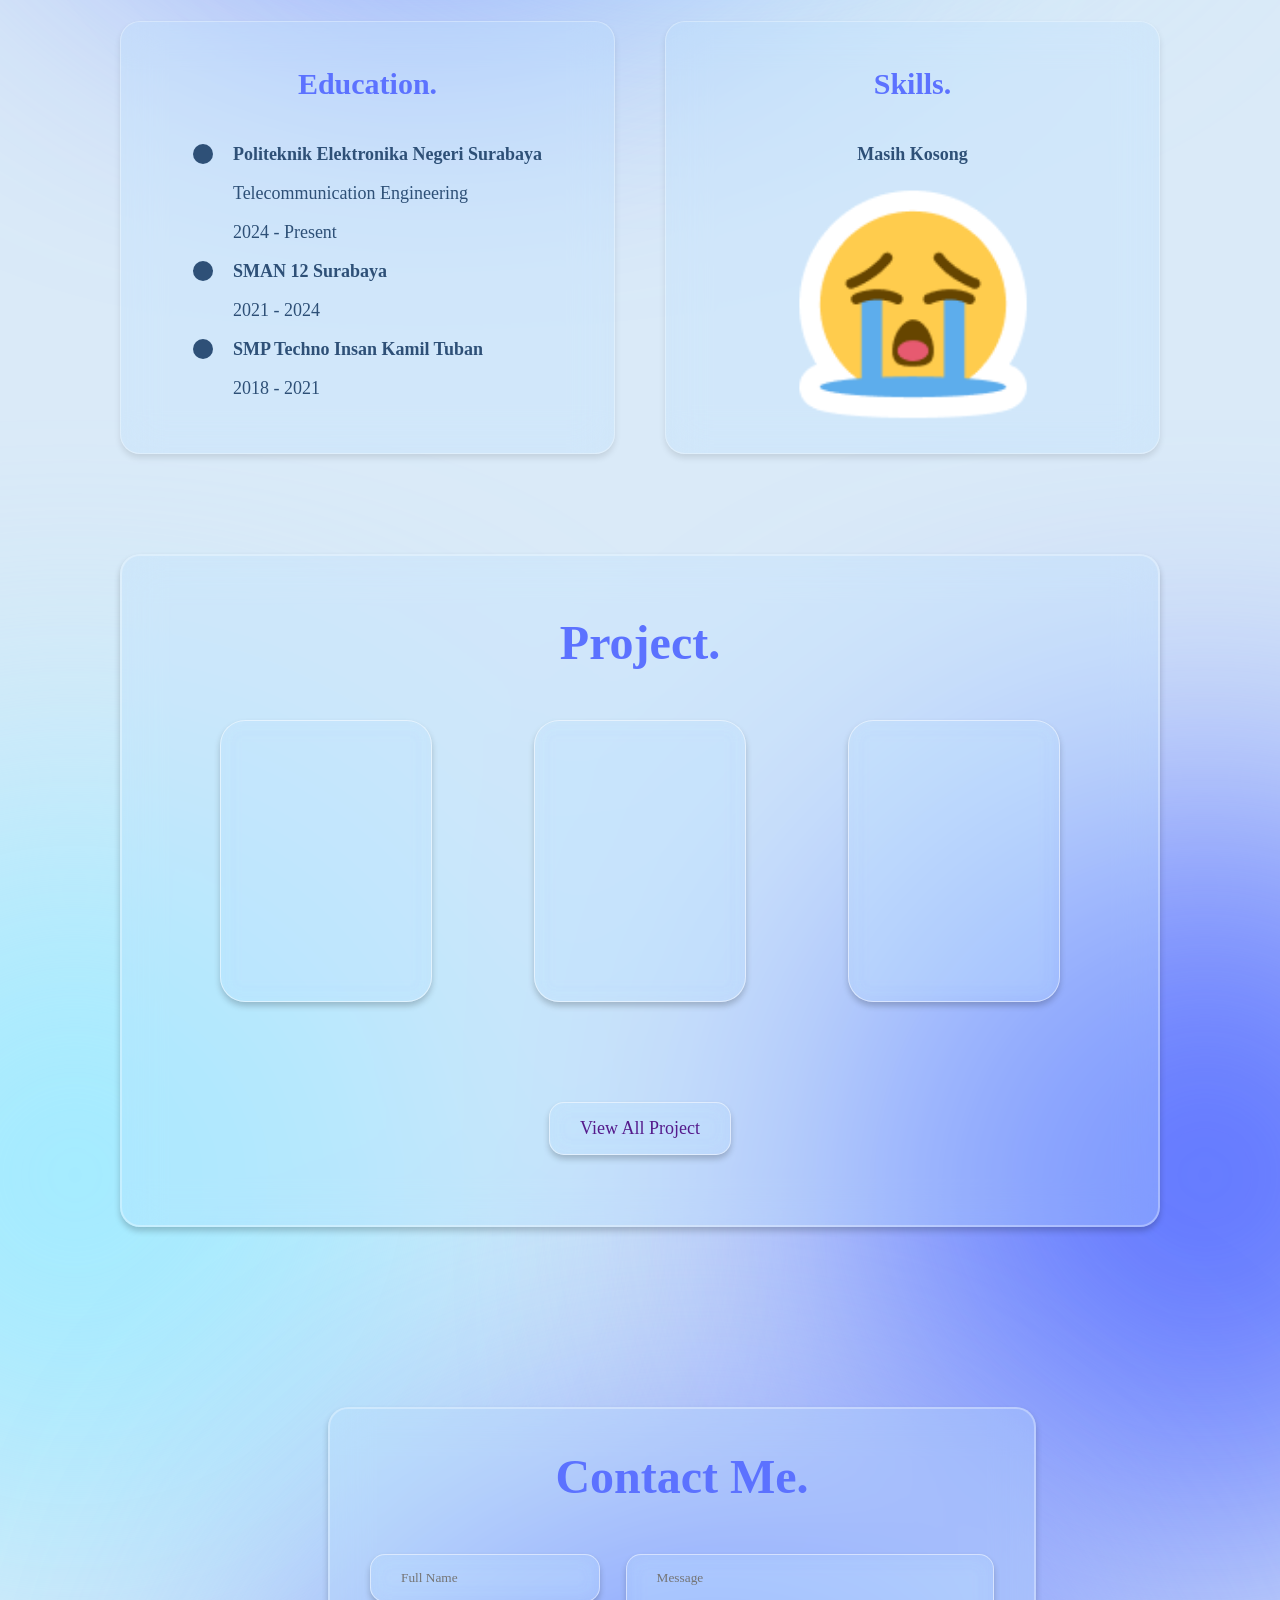
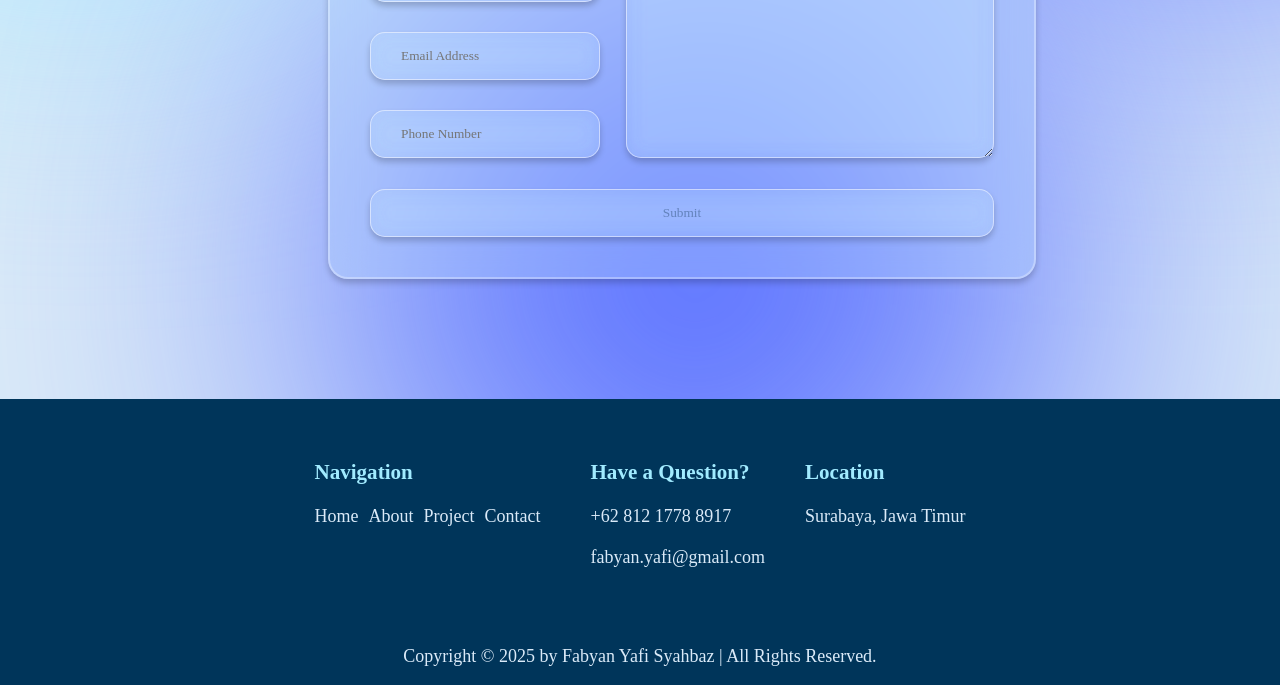
==== commit 21fc2d0b: "Fix Education Details" ====
--- a/index.html
+++ b/index.html
@@ -118,35 +118,32 @@
             <div class="education">
                 <h2>Education.</h2>
                 <div class="education-card">
-                    <!-- Line -->
-                    <div>
-                        <div id="circle1"></div>
-                        <div id="circle2"></div>
-                        <div id="circle3"></div>
-                        <div id="circle4"></div>
-                        <div id="line1"></div>
-                    </div>
-                    
                     <!-- Education Details -->
                     <div>
-                    <div class="University">
-                        <h3>Politeknik Elektronika Negeri Surabaya</h3>
-                        <p>Telecommunication Engineering</p>
-                        <p>2024 - Present</p>
-                    </div>
-                    <div class="SeniorHighSchool">
-                        <h3>SMAN 12 Surabaya</h3>
-                        <p>2021 - 2024</p>
-                    </div>
-                    <div class="JuniorHighSchool">
-                        <h3>SMP Techno Insan Kamil Tuban</h3>
-                        <p>2018 - 2021</p>
-                    </div>
-
-                    <div class="ElementarySchool">
-                        <h3>SD Insan Kamil Tuban</h3>
-                        <p>2012 - 2018</p>
-                    </div>
+                        <div class="educard" id="University">
+                            <div id="circle1"></div>
+                            <div class="EducationDetails">
+                                <h3>Politeknik Elektronika Negeri Surabaya</h3>
+                                <p>Telecommunication Engineering</p>
+                                <p>2024 - Present</p>
+                            </div>
+                        </div>
+
+                        <div class="educard" id="SeniorHighSchool">
+                            <div id="circle2"></div>
+                            <div class="EducationDetails">
+                                <h3>SMAN 12 Surabaya</h3>
+                                <p>2021 - 2024</p>
+                            </div>
+                        </div>
+                        
+                        <div class="educard" id="JuniorHighSchool">
+                            <div id="circle3"></div>
+                            <div class="EducationDetails">
+                                <h3>SMP Techno Insan Kamil Tuban</h3>
+                                <p>2018 - 2021</p>
+                            </div>
+                        </div>
                     </div>
                 </div>
 
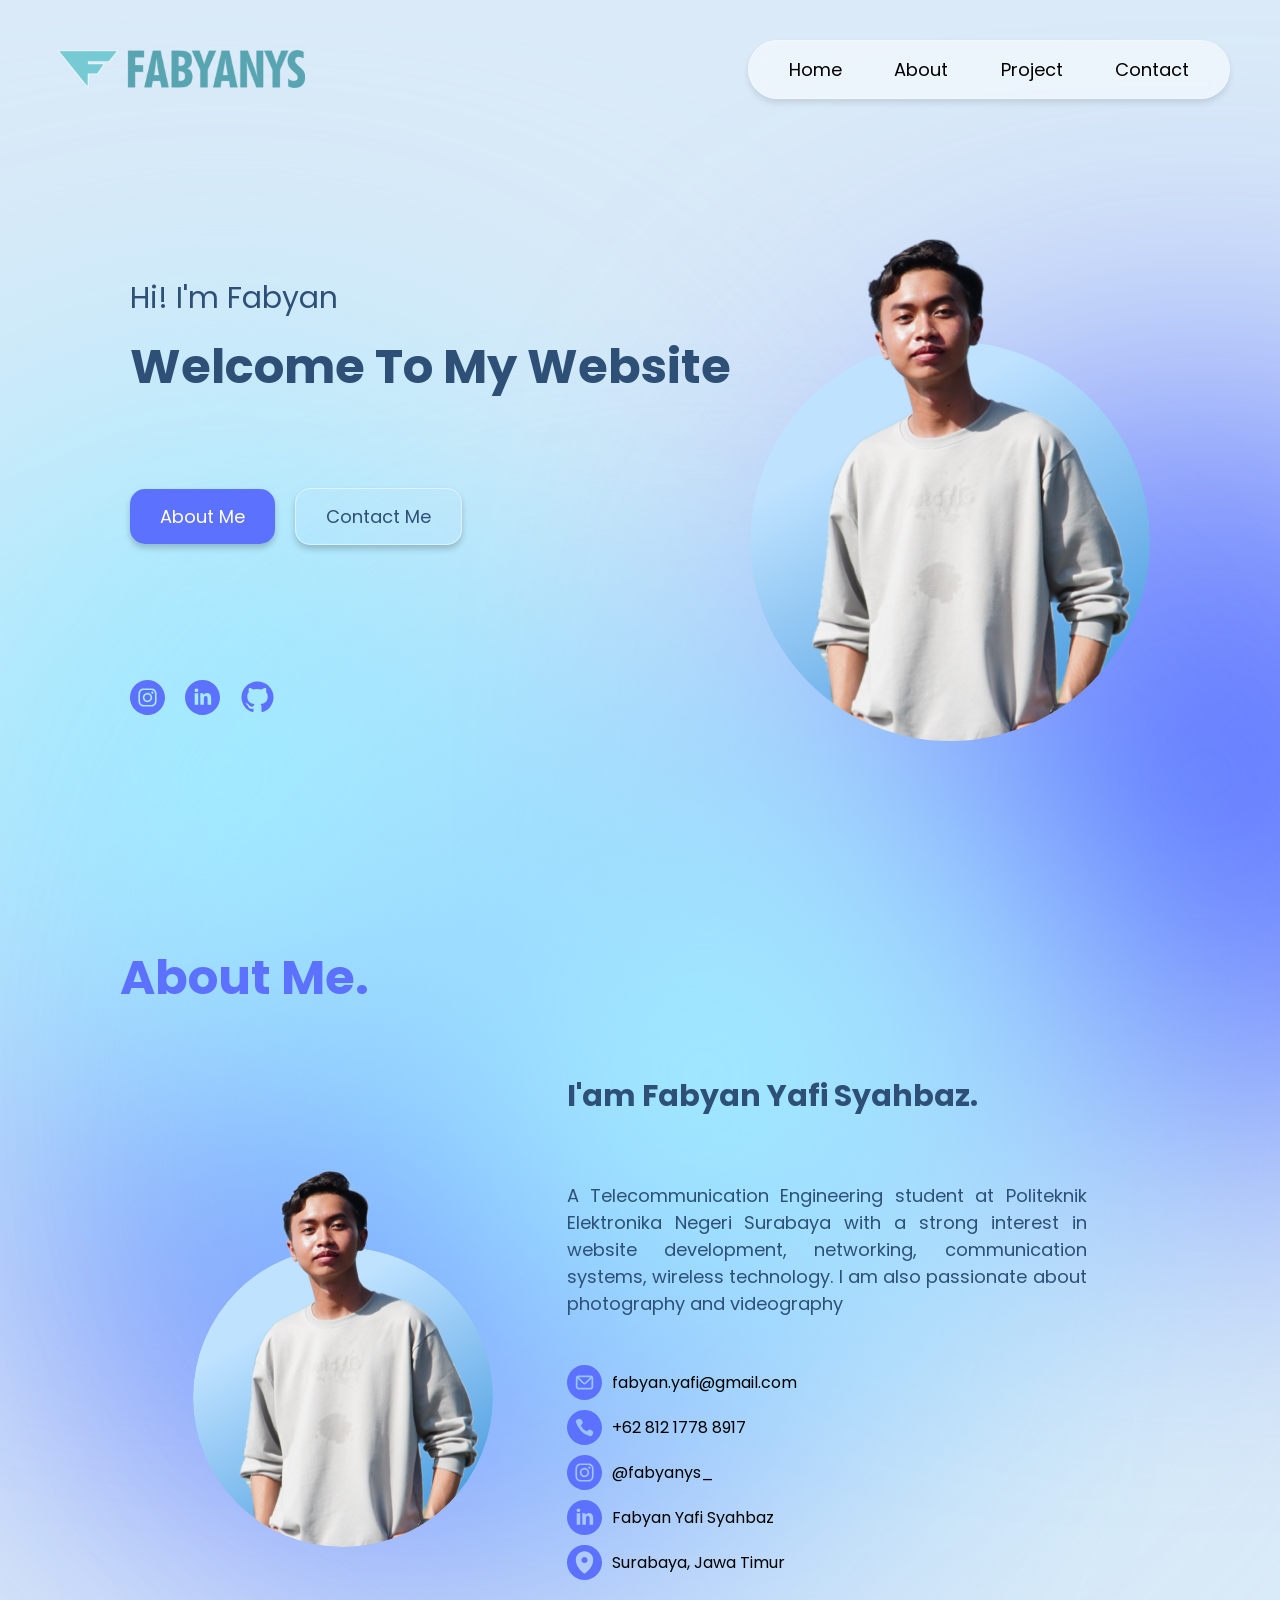
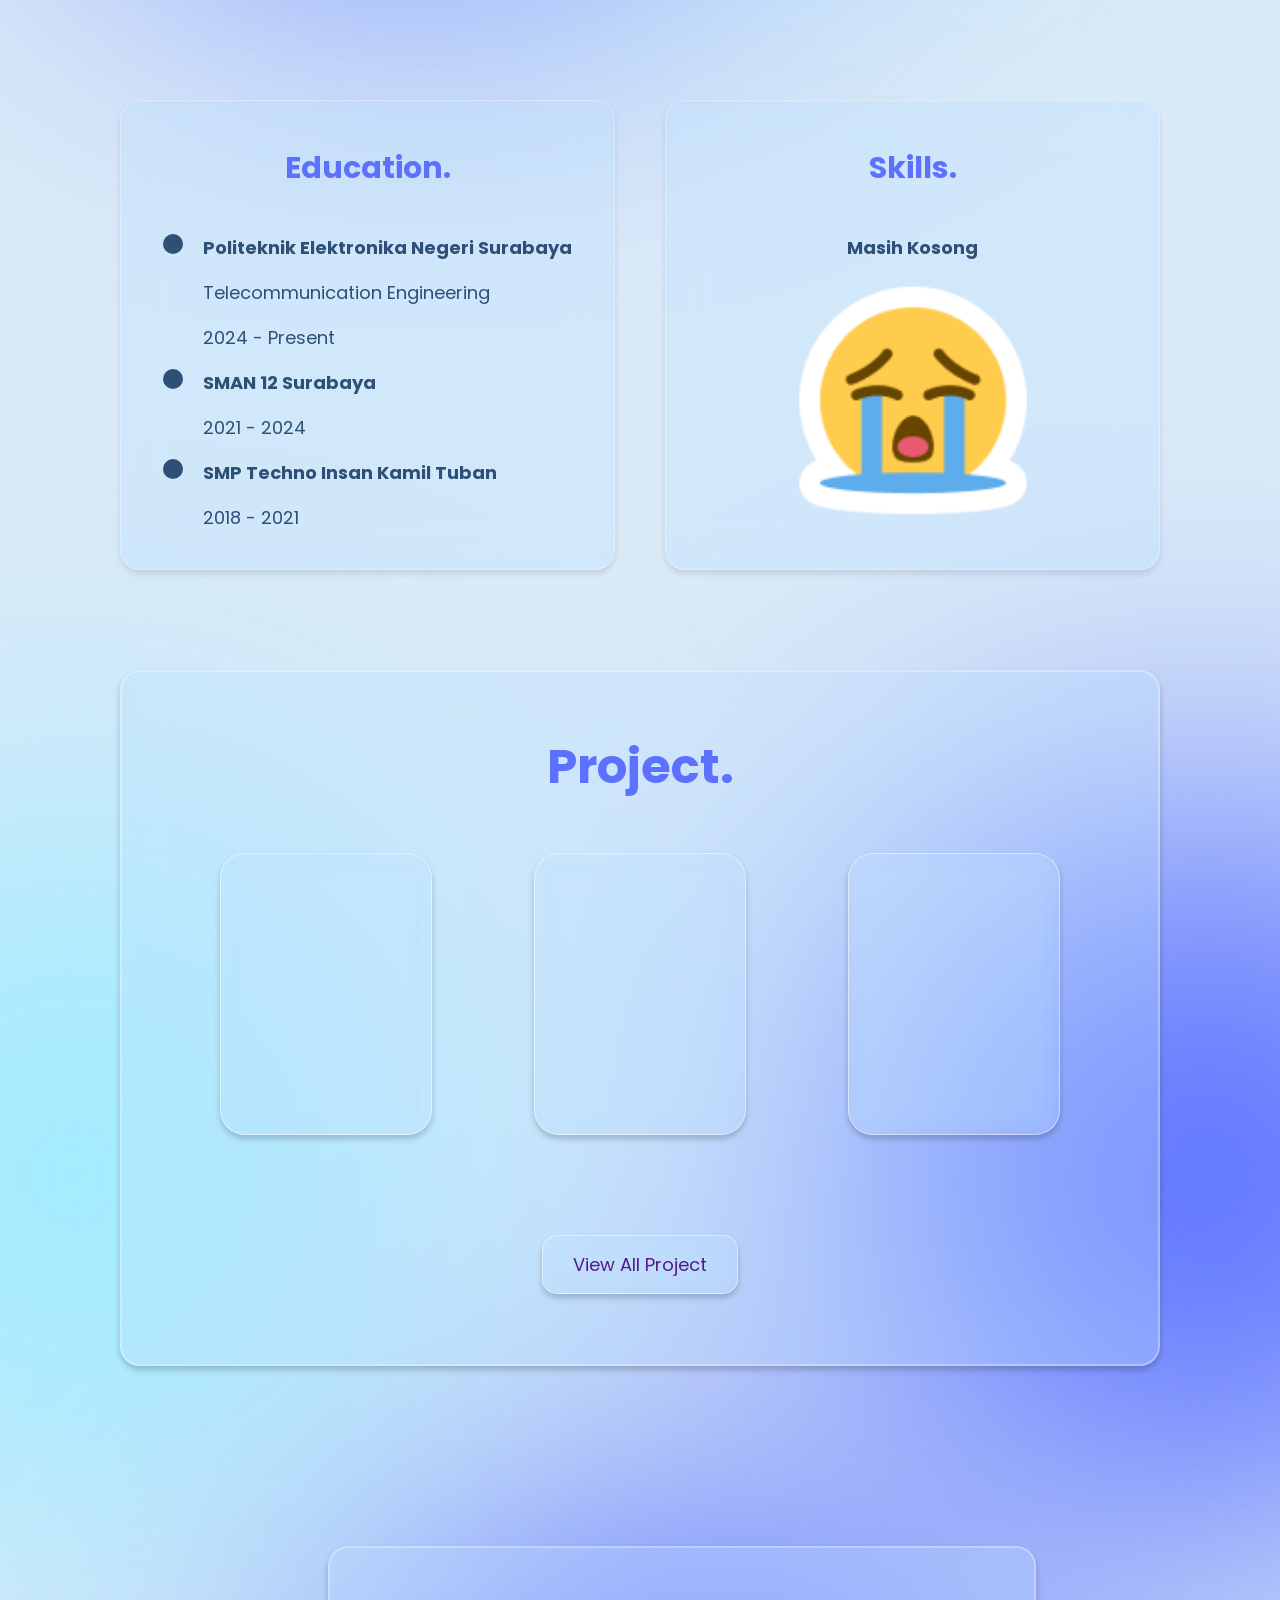
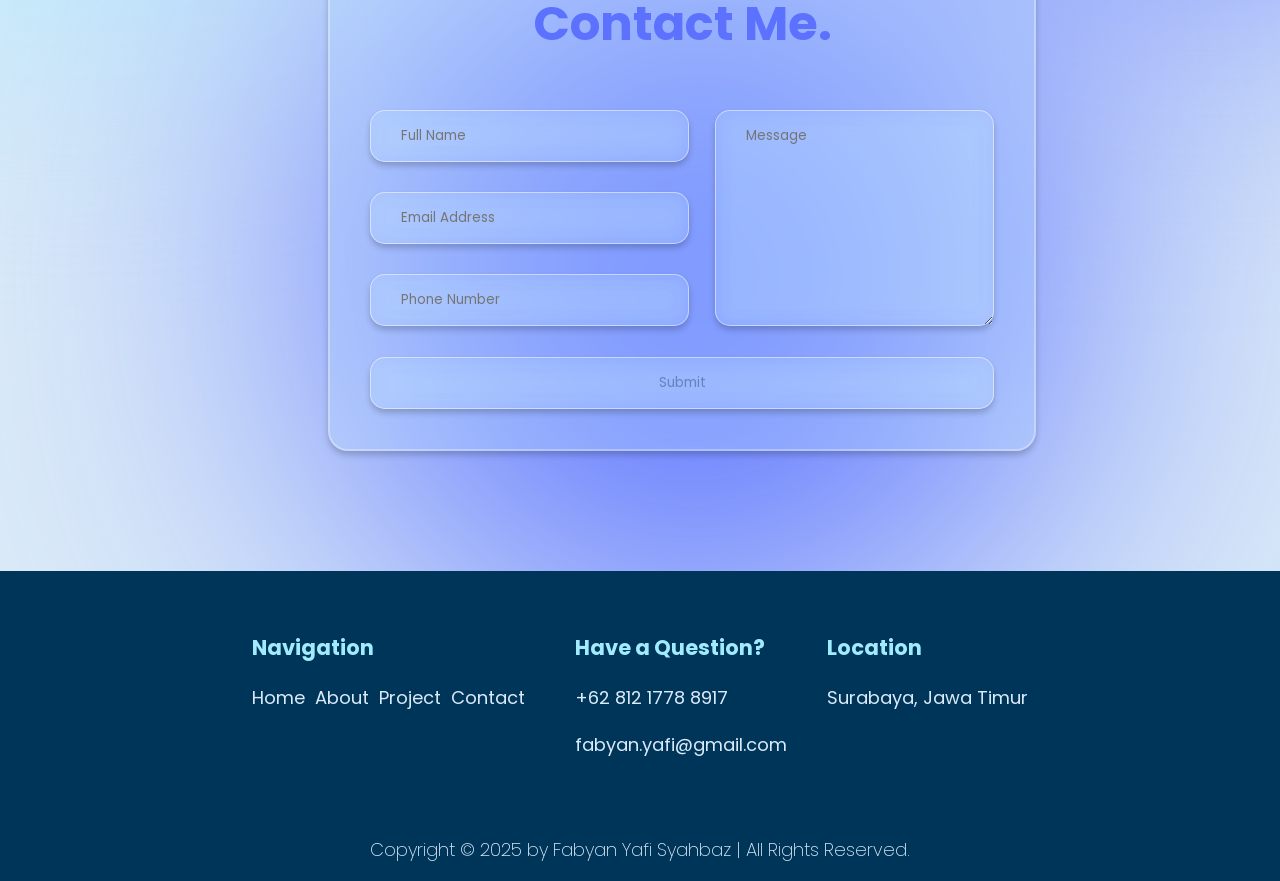
==== commit 47557af8: "Fix Font" ====
--- a/index.html
+++ b/index.html
@@ -5,6 +5,7 @@
     <meta name="viewport" content="width=device-width, initial-scale=1.0">
     <title>Fabyan's Portofolio</title>
     <link rel="stylesheet" href="css\style.css">
+    <link href="https://fonts.googleapis.com/css2?family=Montserrat:ital,wght@0,100..900;1,100..900&family=Poppins:ital,wght@0,100;0,200;0,300;0,400;0,500;0,600;0,700;0,800;0,900;1,100;1,200;1,300;1,400;1,500;1,600;1,700;1,800;1,900&display=swap" rel="stylesheet">
 </head>
 <body>
     <!-- Logo -->
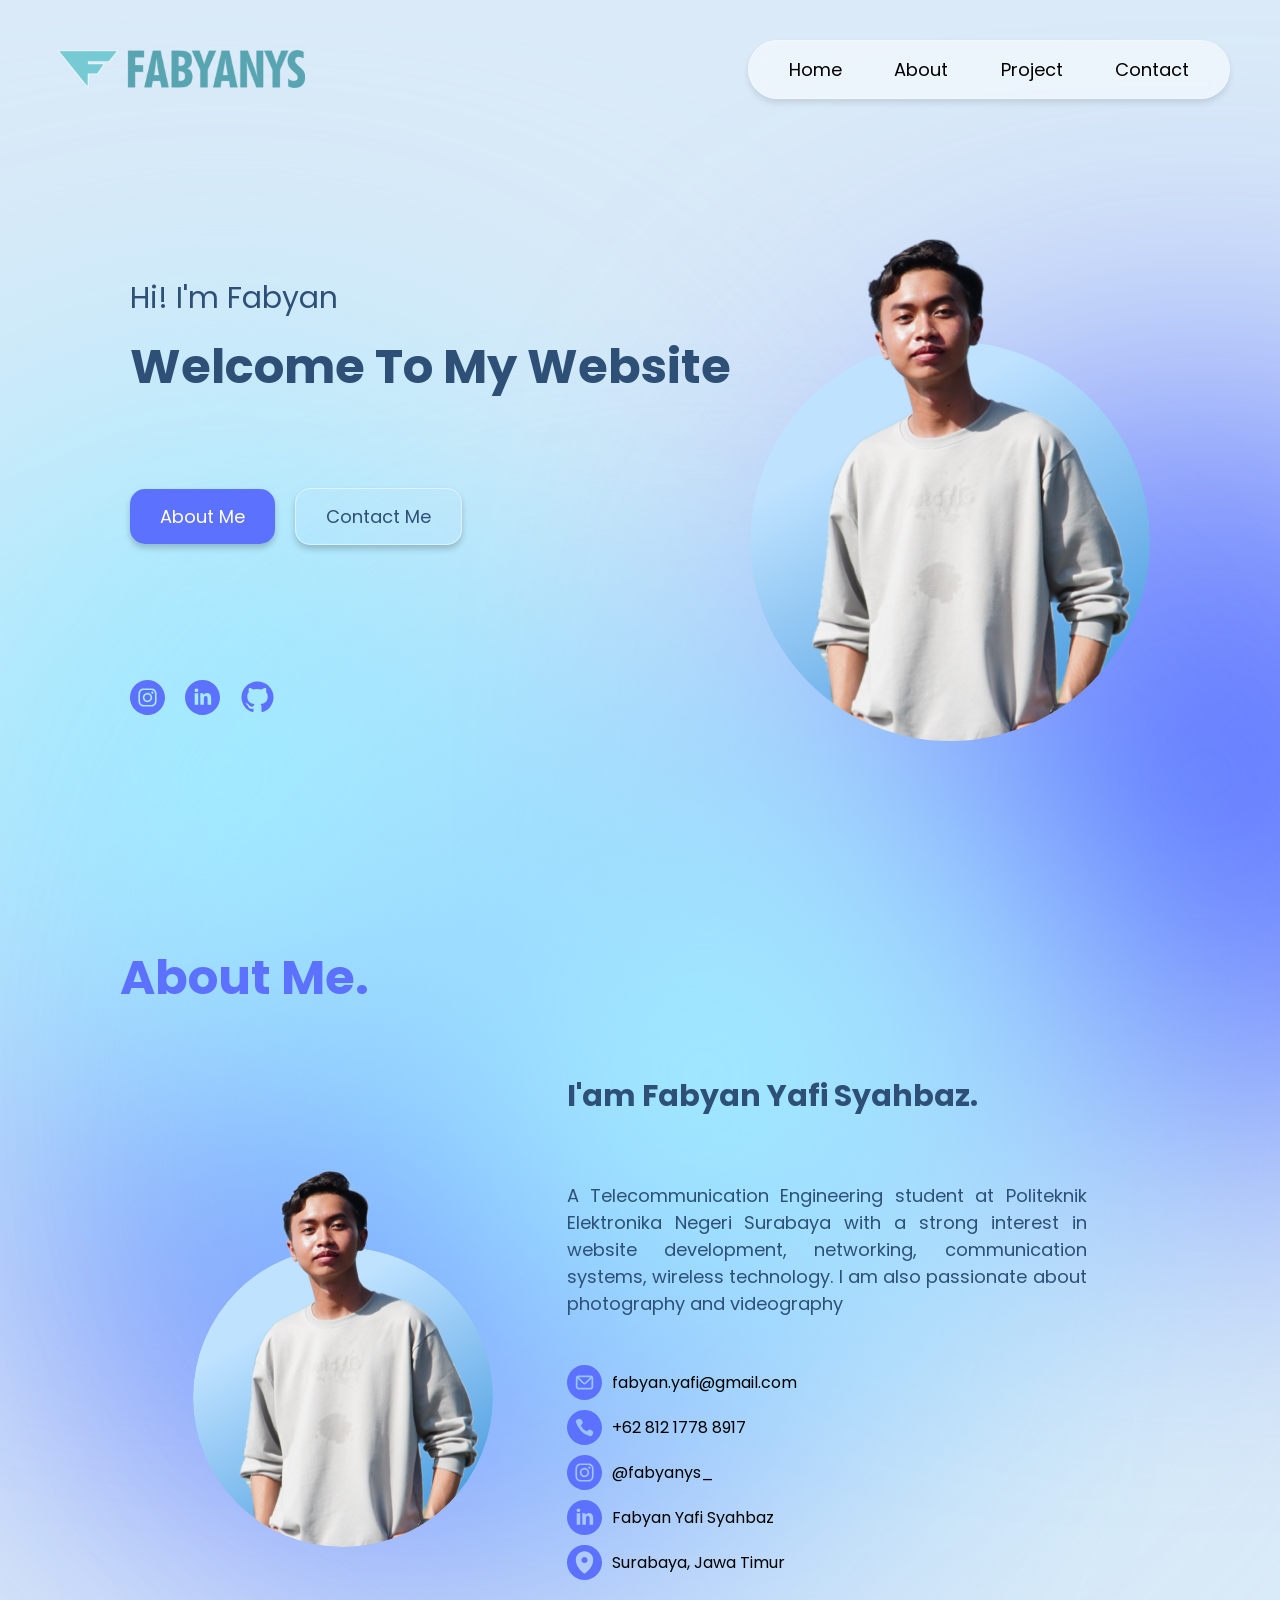
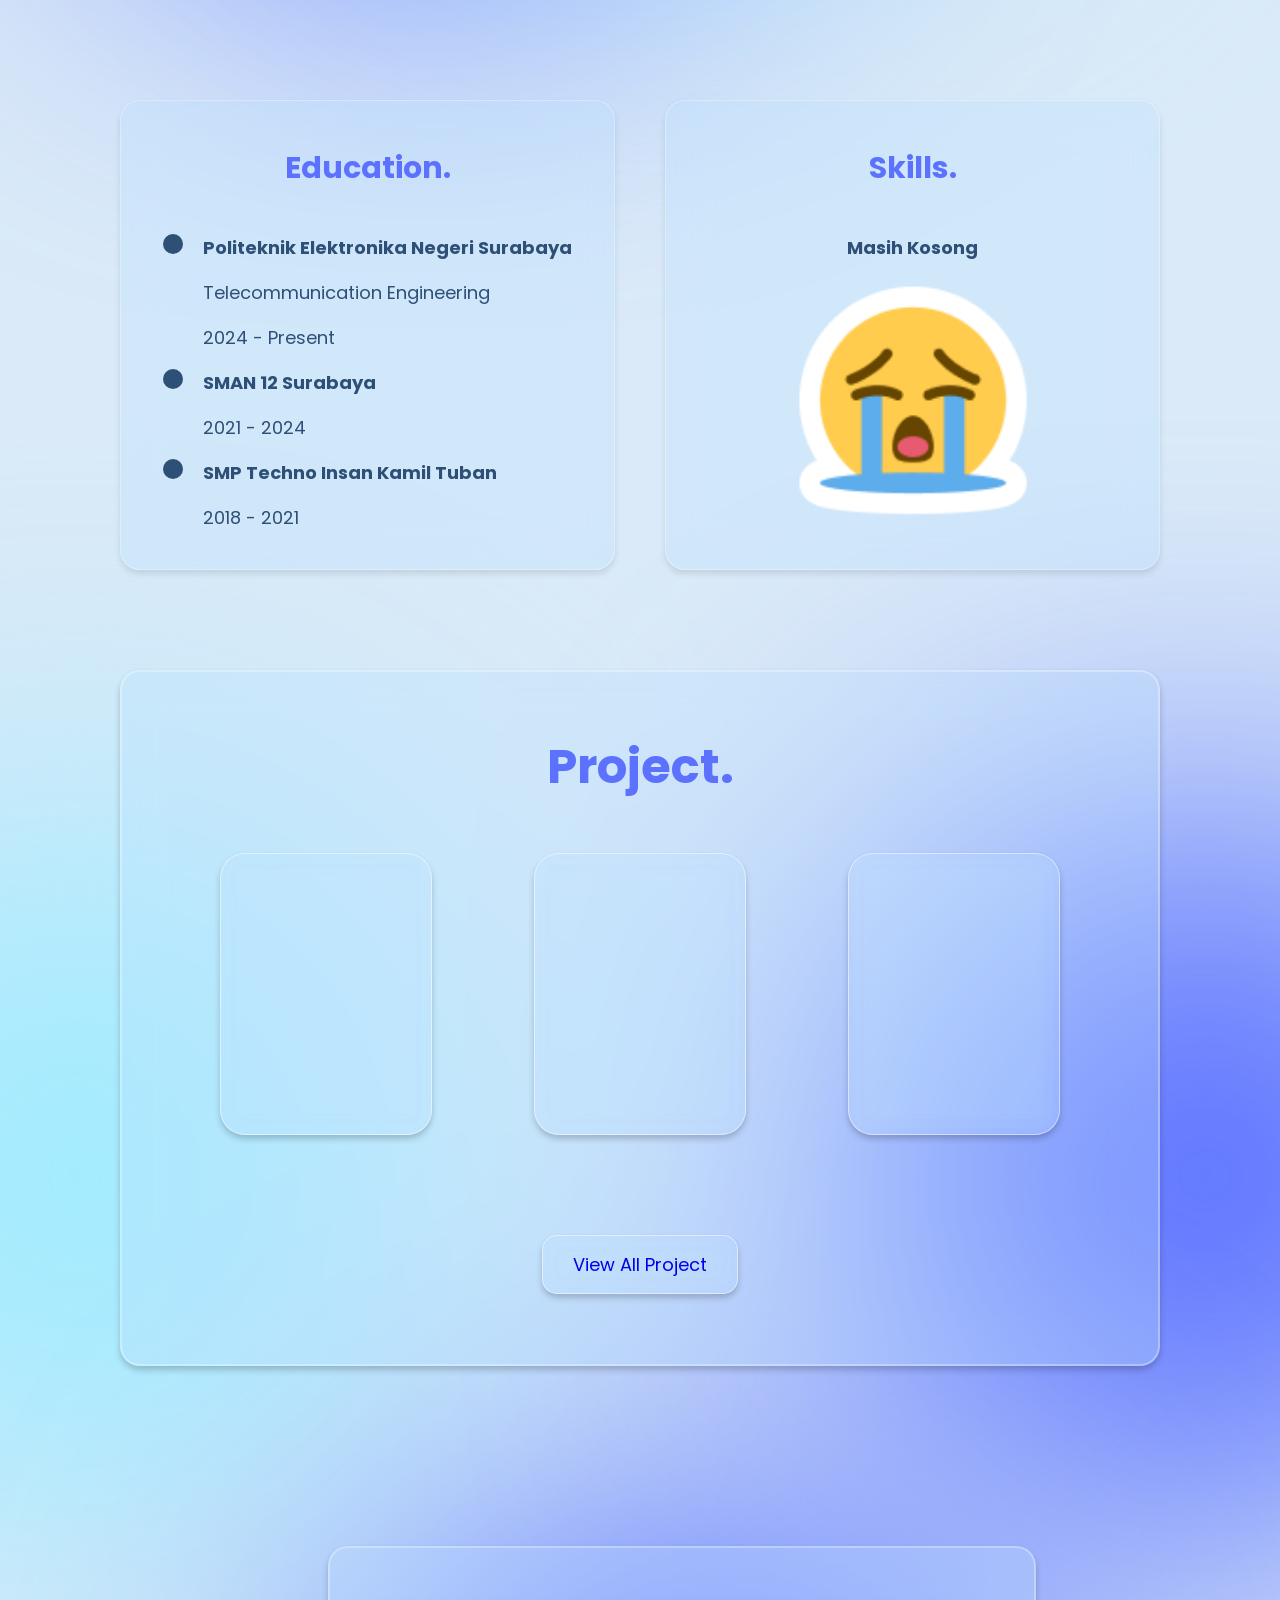
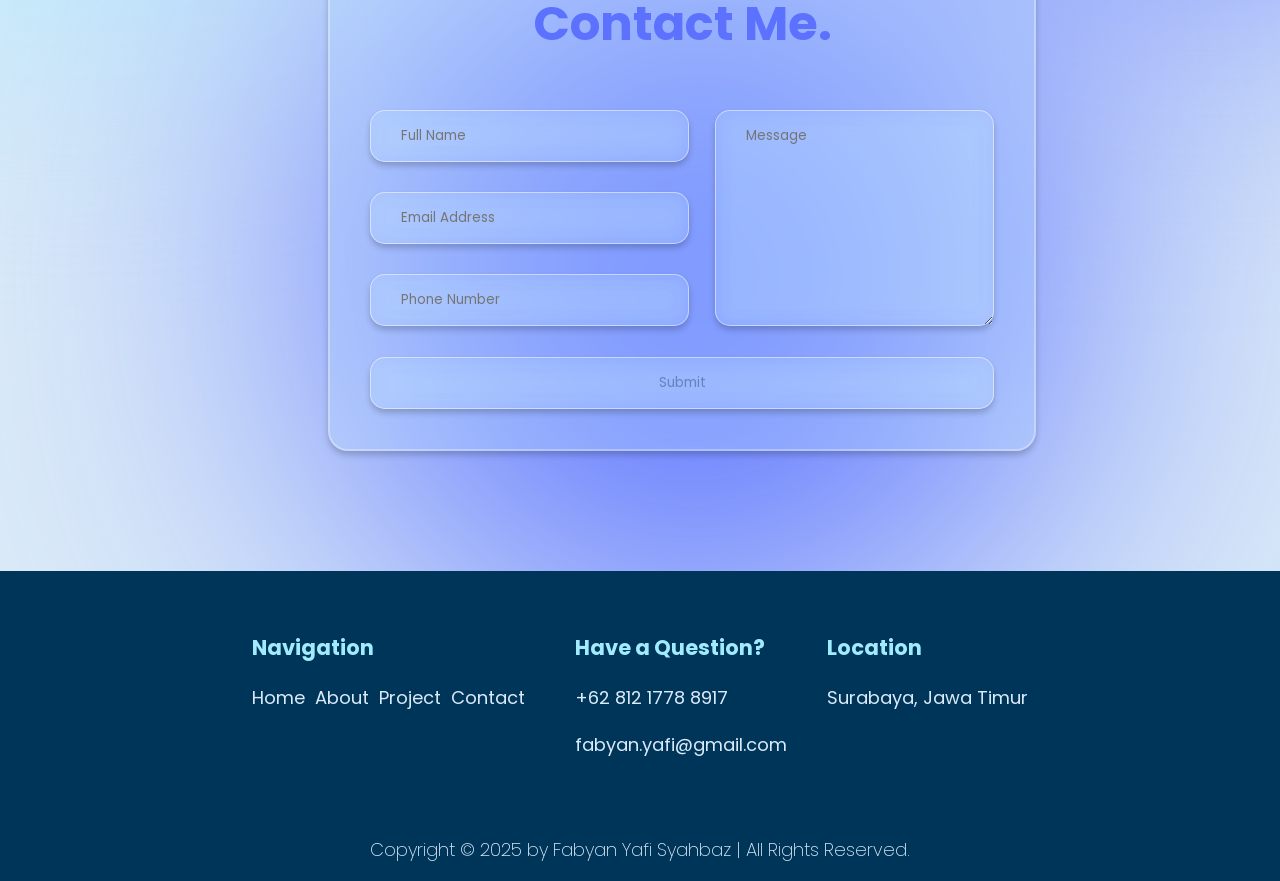
==== commit 079dbe59: "Fix Bug" ====
--- a/index.html
+++ b/index.html
@@ -181,7 +181,7 @@
                     </div>
                 </div>
                 <div id="view-all-project">
-                    <a href="">View All Project</a>
+                    <a href="project\project.html">View All Project</a>
                 </div>
             </div>
             <div class="lingkaran" id="lingkaran6"></div>
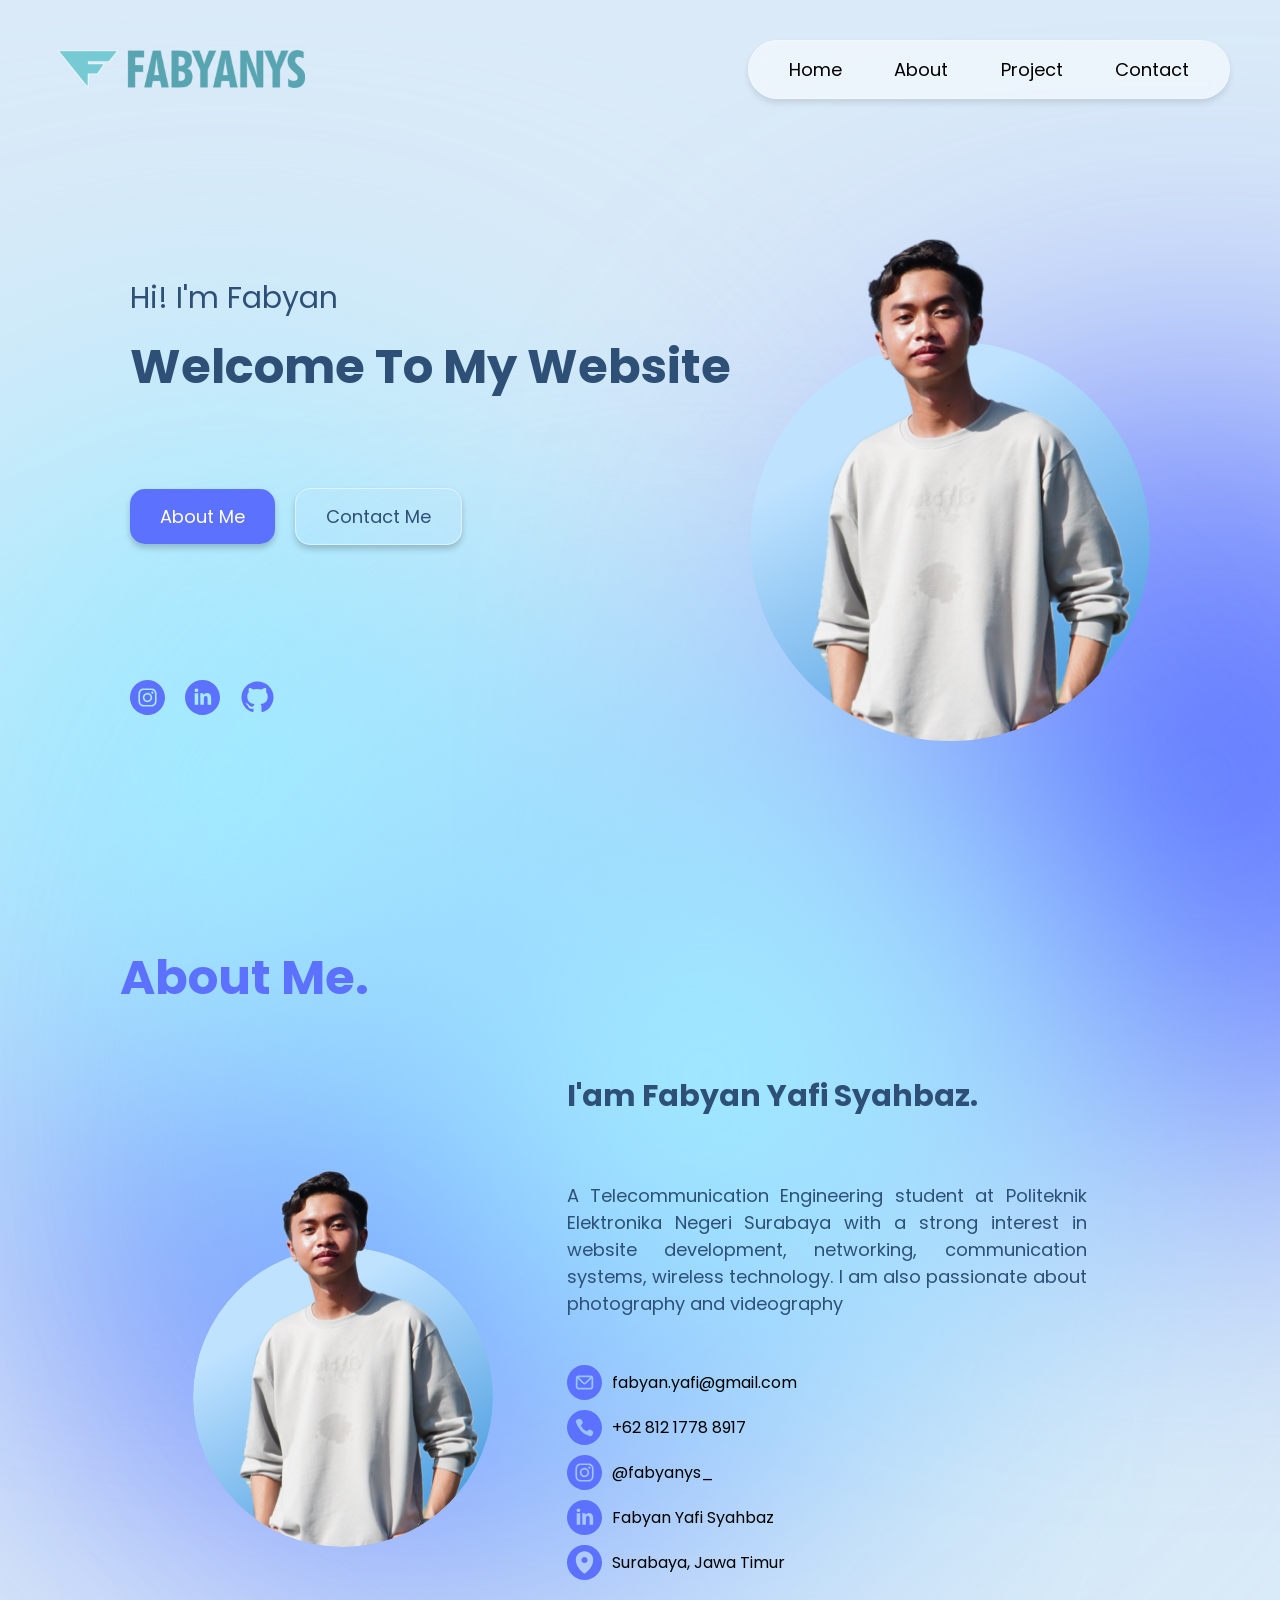
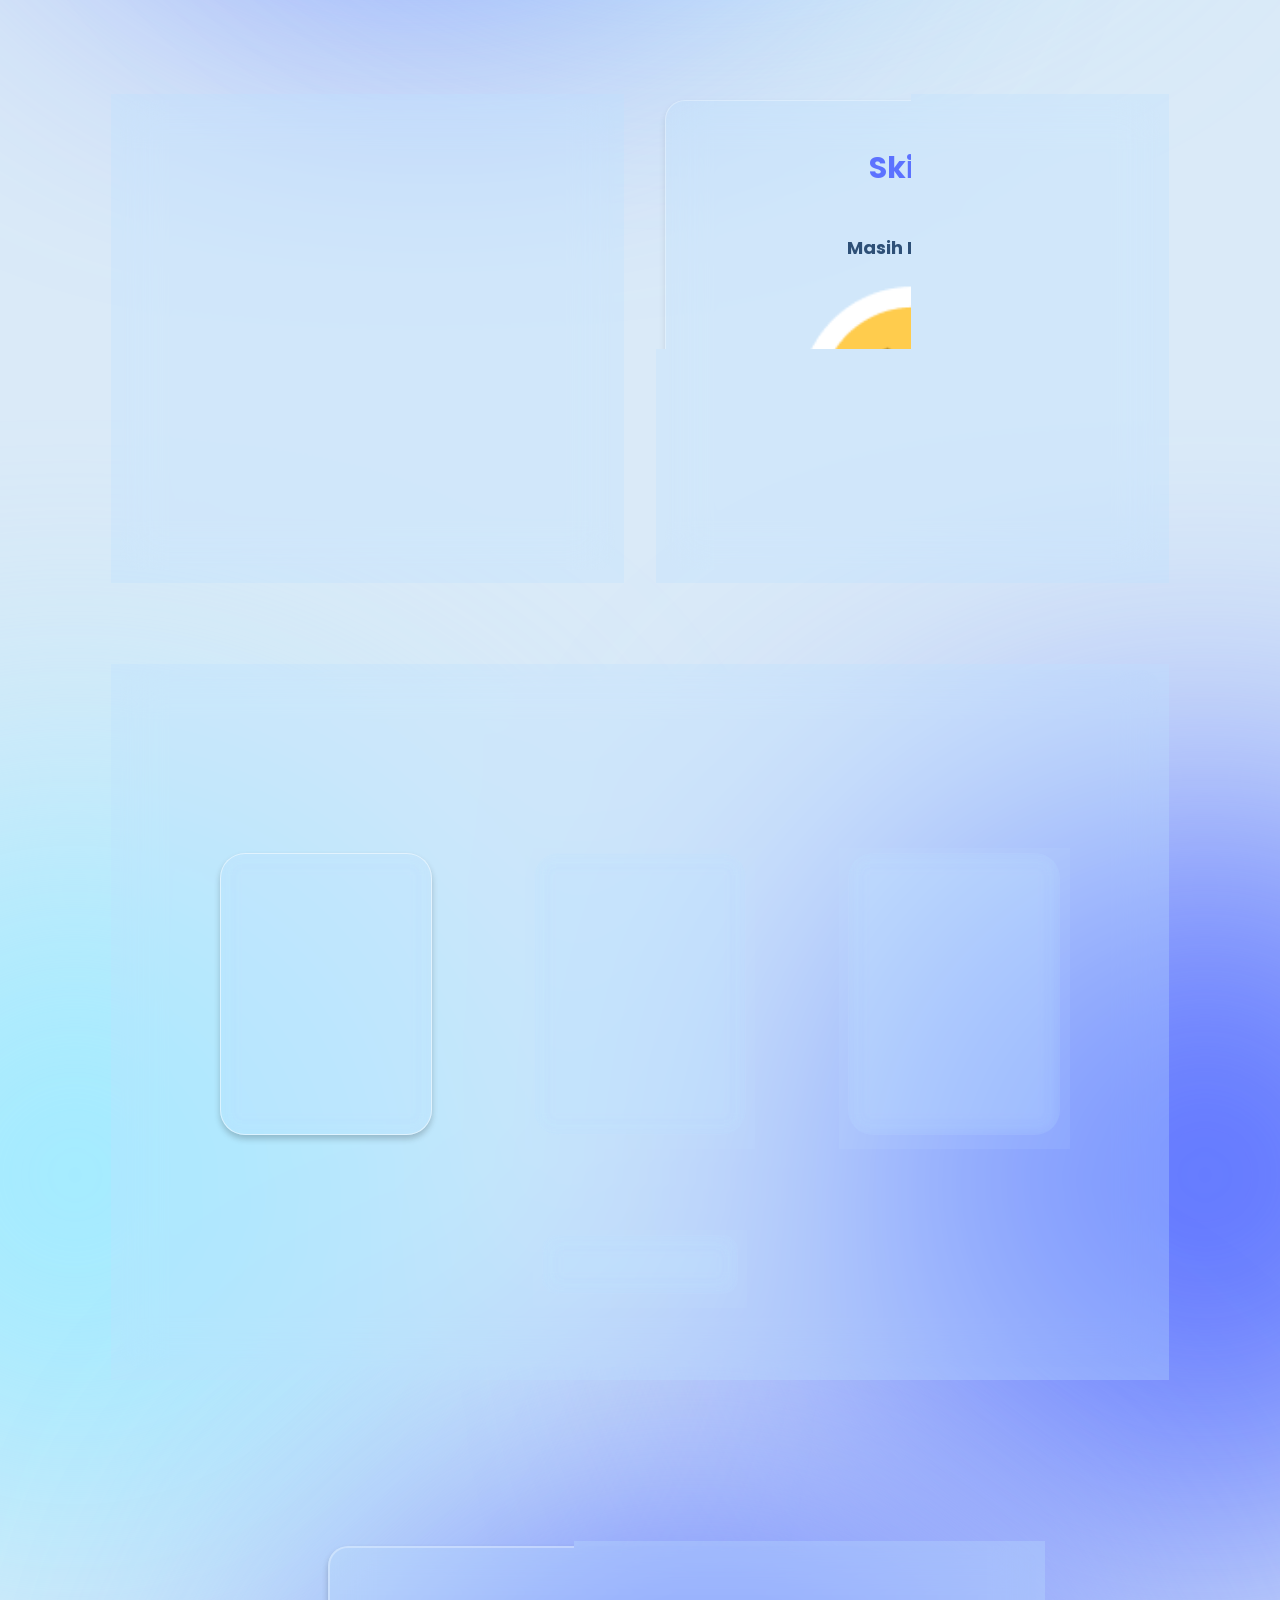
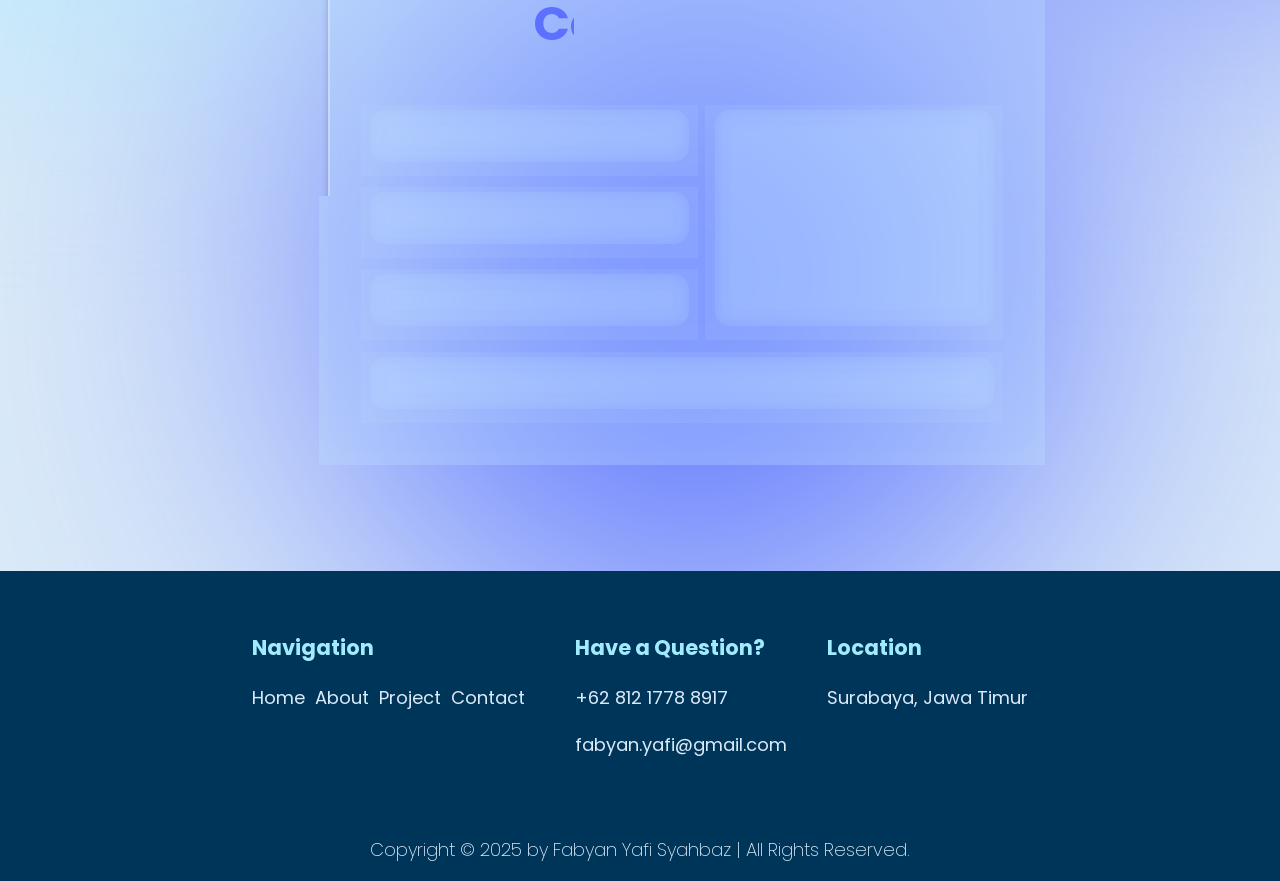
==== commit e6dc6ca9: "Test Project" ====
--- a/index.html
+++ b/index.html
@@ -181,7 +181,7 @@
                     </div>
                 </div>
                 <div id="view-all-project">
-                    <a href="project\project.html">View All Project</a>
+                    <a href="project">View All Project</a>
                 </div>
             </div>
             <div class="lingkaran" id="lingkaran6"></div>
